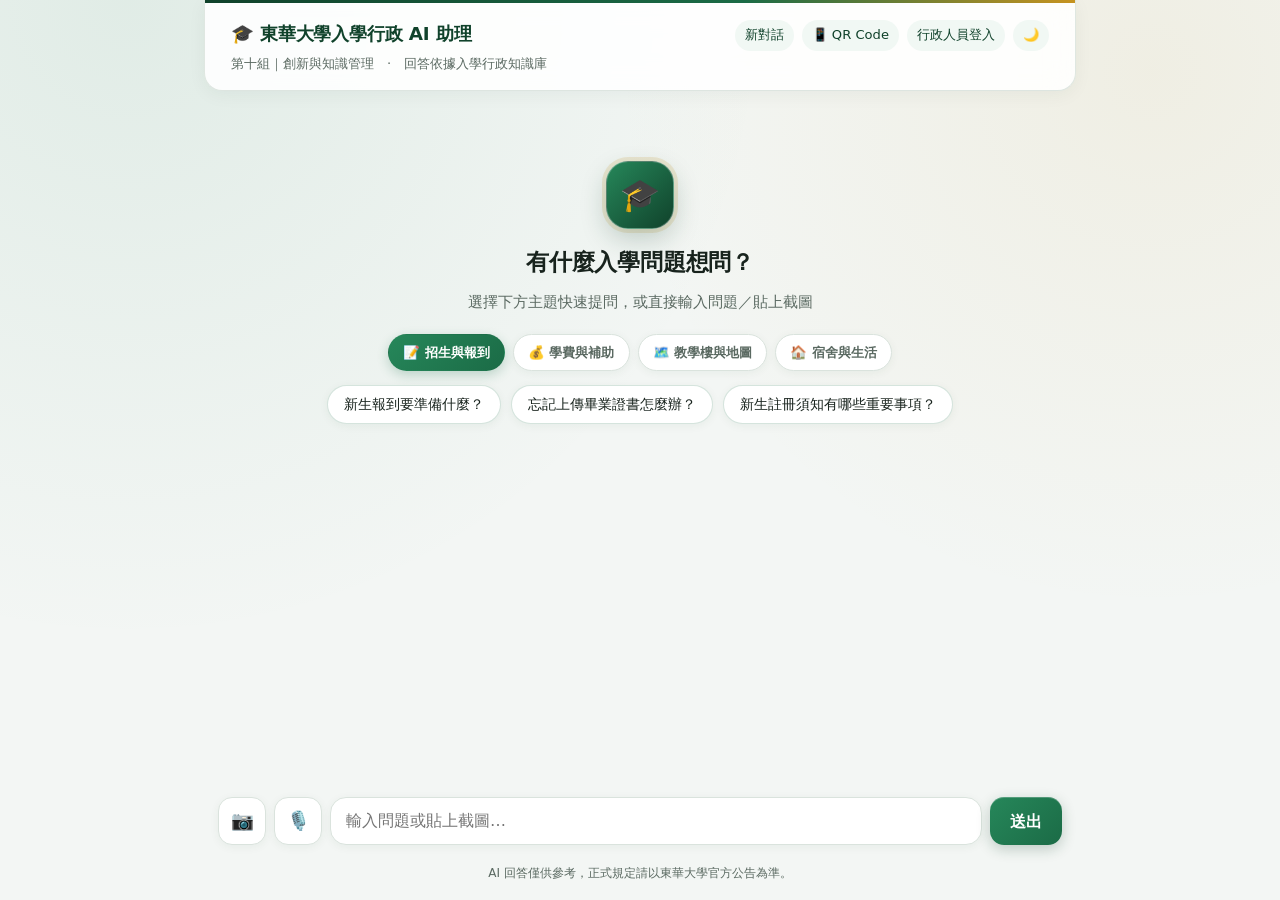
==== docs/index.html @ 6fba4f06 "精修電腦端與手機端視覺與觸控細節" ====
<!DOCTYPE html>
<html lang="zh-Hant">
<head>
<meta charset="utf-8">
<meta name="viewport" content="width=device-width, initial-scale=1">
<title>東華大學入學行政 AI 助理</title>
<link rel="preconnect" href="https://krbrxahyebnvjnxievjb.supabase.co" crossorigin>
<link rel="icon" href="data:image/svg+xml,<svg xmlns='http://www.w3.org/2000/svg' viewBox='0 0 100 100'><text y='.9em' font-size='90'>🎓</text></svg>">
<link rel="stylesheet" href="style.css?v=5">
</head>
<body>
<div class="app">
  <header>
    <span class="links"><a href="#" id="newChat">新對話</a><button type="button" class="link-btn" id="qrBtn" title="顯示手機掃碼 QR Code">📱 QR Code</button><a href="staff.html">行政人員登入</a><button type="button" class="link-btn" id="themeBtn" title="切換深色／淺色模式">🌙</button></span>
    <h1>🎓 東華大學入學行政 AI 助理</h1>
    <p>第十組｜創新與知識管理　·　回答依據入學行政知識庫</p>
  </header>

  <main id="chat">
    <div class="welcome" id="welcome">
      <div class="welcome-badge">🎓</div>
      <h2>有什麼入學問題想問？</h2>
      <div class="sub">選擇下方主題快速提問，或直接輸入問題／貼上截圖</div>
      <div class="cat-tabs" id="catTabs">
        <button type="button" class="cat-tab on" data-cat="admission">📝 招生與報到</button>
        <button type="button" class="cat-tab" data-cat="fee">💰 學費與補助</button>
        <button type="button" class="cat-tab" data-cat="map">🗺️ 教學樓與地圖</button>
        <button type="button" class="cat-tab" data-cat="life">🏠 宿舍與生活</button>
      </div>
      <div class="chips" id="welcomeChips">
        <button class="chip">新生報到要準備什麼？</button>
        <button class="chip">忘記上傳畢業證書怎麼辦？</button>
        <button class="chip">新生註冊須知有哪些重要事項？</button>
      </div>
    </div>
  </main>

  <div class="img-preview" id="imgPreview" hidden></div>
  <form class="ask" id="form">
    <input type="file" id="imgFile" accept="image/png,image/jpeg,image/webp" hidden>
    <button class="img-btn" id="pickImg" type="button" title="上傳圖片提問（也可直接 Ctrl+V 貼上截圖）">📷</button>
    <button class="img-btn voice-btn" id="voiceBtn" type="button" title="語音提問（點擊說話）">🎙️</button>
    <textarea id="q" rows="1" placeholder="輸入問題或貼上截圖…"></textarea>
    <button class="primary" id="send" type="submit">送出</button>
  </form>
  <footer>AI 回答僅供參考，正式規定請以東華大學官方公告為準。</footer>
</div>

<script src="config.js?v=5"></script>
<script src="common.js?v=5"></script>
<script>
const URL_ = window.APP_CONFIG.FUNCTION_URL;
const { esc, md, cleanPreview, readImage, startSearchAnim, renderImages, bindImageCards, bindVoice, suggestFollowups, initTheme, openQrModal, showError, idleAbort, warmup } = window.APP_UI;
initTheme(document.getElementById('themeBtn'));
warmup(URL_);
document.getElementById('qrBtn').onclick = () => openQrModal();
const chat = document.getElementById('chat');
const form = document.getElementById('form');
const q = document.getElementById('q');
const send = document.getElementById('send');
const imgFile = document.getElementById('imgFile');
const imgPreview = document.getElementById('imgPreview');
let pendingImg = null;
const history = [];
const STORE_KEY = 'ndhu_chat_student';
let savedTurns = [];
const WELCOME_HTML = chat.innerHTML;

function saveTurns() {
  try { sessionStorage.setItem(STORE_KEY, JSON.stringify(savedTurns.slice(-30))); } catch {}
}

function add(role, html) {
  document.getElementById('welcome')?.remove();
  const row = document.createElement('div');
  row.className = 'msg ' + role;
  row.innerHTML = `<div class="bubble">${html}</div>`;
  chat.appendChild(row);
  row.scrollIntoView({ behavior: 'smooth', block: 'end' });
  return row.firstChild;
}

function bindActions(bubble, answer, logId, turn) {
  const bar = document.createElement('div');
  bar.className = 'fb';
  if (logId) {
    bar.innerHTML = '<span>這則回答有幫助嗎？</span>'
      + '<button type="button" data-v="1">👍 有幫助</button>'
      + '<button type="button" data-v="0">👎 沒幫到</button>';
    if (turn?.fb !== undefined) {
      bar.querySelectorAll('button[data-v]').forEach(b => {
        b.disabled = true;
        if ((b.dataset.v === '1') === turn.fb) b.classList.add('picked');
      });
      bar.querySelector('span').textContent = turn.fb ? '謝謝回饋！' : '已記錄，我們會再補充資料！';
    } else {
      bar.querySelectorAll('button[data-v]').forEach(btn => btn.onclick = async () => {
        const helpful = btn.dataset.v === '1';
        bar.querySelectorAll('button[data-v]').forEach(b => b.disabled = true);
        btn.classList.add('picked');
        try {
          await fetch(URL_, {
            method: 'POST', headers: { 'Content-Type': 'application/json' },
            body: JSON.stringify({ action: 'feedback', id: logId, helpful }),
          });
          bar.querySelector('span').textContent = helpful ? '謝謝回饋！' : '已記錄，我們會再補充資料！';
          if (turn) { turn.fb = helpful; saveTurns(); }
        } catch {
          bar.querySelectorAll('button[data-v]').forEach(b => b.disabled = false);
          btn.classList.remove('picked');
        }
      });
    }
  }
  const cp = document.createElement('button');
  cp.type = 'button'; cp.className = 'copy-btn'; cp.textContent = '📋 複製';
  cp.onclick = async () => {
    try {
      await navigator.clipboard.writeText(answer);
      cp.textContent = '✅ 已複製';
      setTimeout(() => cp.textContent = '📋 複製', 1500);
    } catch {}
  };
  bar.appendChild(cp);
  bubble.appendChild(bar);
}

const srcPill = (s, links, extra = '') => {
  const u = links && links[s];
  return u && /^https:\/\//.test(u)
    ? `<a class="src-pill src-link" href="${esc(u)}" target="_blank" rel="noopener noreferrer" title="打開官方原始文件">${esc(s)} ↗${extra}</a>`
    : `<span class="src-pill">${esc(s)}${extra}</span>`;
};
function renderFinal(bubble, question, data, persist = true) {
  let html = md(data.answer);
  if (data.images?.length) html += renderImages(data.images);
  if (data.sources?.length) {
    html += `<div class="sources"><span>📄 資料來源：</span>${data.sources.map(s => srcPill(s, data.links)).join('')}</div>`;
  }
  const fups = suggestFollowups(question, data.sources || [], false);
  if (fups.length) {
    html += `<div class="followups"><span class="followups-label">💡 你可能還想問：</span>${fups.map(f => `<button type="button" class="followup-chip">${esc(f)}</button>`).join('')}</div>`;
  }
  bubble.innerHTML = html;
  bindImageCards(bubble);
  bubble.querySelectorAll('.followup-chip').forEach(b => b.onclick = () => ask(b.textContent));
  let turn = data._turn;
  if (persist) {
    turn = { q: question, answer: data.answer, sources: data.sources || [], links: data.links || {}, images: data.images || [], log_id: data.log_id || null };
    savedTurns.push(turn);
    saveTurns();
  }
  bindActions(bubble, data.answer, data.log_id, turn);
  history.push({ role: 'user', content: question }, { role: 'assistant', content: data.answer });
}

function clearPendingImg() {
  pendingImg = null; imgFile.value = ''; imgPreview.hidden = true; imgPreview.innerHTML = '';
}
async function attachImage(file) {
  if (!file || !file.type.startsWith('image/')) return;
  try {
    pendingImg = await readImage(file);
    imgPreview.innerHTML = `<img src="${pendingImg.previewUrl}" alt="預覽"><span>已附加圖片（可直接送出或補充問題）</span><button type="button" id="rmImg">✕</button>`;
    imgPreview.hidden = false;
    document.getElementById('rmImg').onclick = clearPendingImg;
    q.focus();
  } catch (e) { alert(e.message); }
}
document.getElementById('pickImg').onclick = () => imgFile.click();
imgFile.onchange = () => { if (imgFile.files[0]) attachImage(imgFile.files[0]); };
q.addEventListener('paste', e => {
  const item = [...(e.clipboardData?.items || [])].find(it => it.type.startsWith('image/'));
  if (item) { e.preventDefault(); attachImage(item.getAsFile()); }
});

async function ask(question, retryImg) {
  if (send.disabled) return;
  question = question.trim();
  const img = retryImg || pendingImg;
  if (!question && !img) return;
  if (!retryImg) clearPendingImg();
  const displayQ = question || '（已上傳圖片）';
  const userHtml = (img ? `<img class="chat-img" src="${img.previewUrl}" alt="上傳圖片">` : '') + (question ? `<div>${esc(question)}</div>` : '');
  const userBubble = add('user', userHtml);
  const bubble = add('bot', '');
  const wait = idleAbort();
  const stopAnim = startSearchAnim(bubble, { hasImage: !!img, isStaff: false });
  send.disabled = true;
  try {
    const payload = { action: 'chat', question, history: history.slice(-4), stream: true };
    if (img) payload.image = { mimeType: img.mimeType, data: img.data };
    const r = await fetch(URL_, {
      method: 'POST',
      headers: { 'Content-Type': 'application/json' },
      body: JSON.stringify(payload),
      signal: wait.signal,
    });
    if (r.headers.get('content-type')?.includes('text/event-stream') && r.body) {
      const reader = r.body.getReader();
      const dec = new TextDecoder();
      let buf = '', acc = '', doneData = null;
      while (true) {
        const { value, done } = await reader.read();
        if (done) break;
        wait.poke();
        buf += dec.decode(value, { stream: true });
        const lines = buf.split('\n');
        buf = lines.pop() || '';
        for (const line of lines) {
          if (!line.startsWith('data:')) continue;
          const ev = JSON.parse(line.slice(5).trim());
          if (ev.type === 'delta') {
            acc += ev.text;
            const preview = cleanPreview(acc);
            if (preview) { stopAnim(); bubble.innerHTML = md(preview); bubble.scrollIntoView({ block: 'end' }); }
          } else if (ev.type === 'done') {
            doneData = ev;
          } else if (ev.type === 'error') {
            throw new Error(ev.error);
          }
        }
      }
      if (!doneData) throw new Error('連線中斷，請再試一次');
      stopAnim();
      renderFinal(bubble, displayQ, doneData);
    } else {
      const data = await r.json();
      if (!r.ok) throw new Error(data.error || r.status);
      stopAnim();
      renderFinal(bubble, displayQ, data);
    }
  } catch (e) {
    stopAnim();
    showError(bubble, e, () => {
      userBubble.parentElement.remove();
      bubble.parentElement.remove();
      ask(question, img);
    });
  } finally {
    wait.stop();
    stopAnim();
    send.disabled = false;
    bubble.scrollIntoView({ behavior: 'smooth', block: 'end' });
  }
}

const WELCOME_CATS = {
  admission: ['新生報到要準備什麼？', '忘記上傳畢業證書怎麼辦？', '新生註冊須知有哪些重要事項？'],
  fee: ['學雜費可以怎麼繳？', '就學貸款怎麼申請？', '學雜費減免與獎學金資格？'],
  map: ['東華校園導覽平面圖', '管理學院平面圖', '人社一館平面圖', '理工二館三樓平面圖', '圖書館三樓平面圖'],
  life: ['新生宿舍怎麼申請與進住？', '新生體檢要注意什麼？', '怎麼從志學火車站到東華？'],
};
function bindChips() {
  chat.querySelectorAll('.chip').forEach(b => b.addEventListener('click', () => ask(b.textContent)));
  chat.querySelectorAll('.cat-tab').forEach(tab => tab.addEventListener('click', () => {
    chat.querySelectorAll('.cat-tab').forEach(x => x.classList.toggle('on', x === tab));
    const list = WELCOME_CATS[tab.dataset.cat] || WELCOME_CATS.admission;
    const box = chat.querySelector('#welcomeChips');
    if (box) {
      box.innerHTML = list.map(q => `<button class="chip">${esc(q)}</button>`).join('');
      box.querySelectorAll('.chip').forEach(b => b.addEventListener('click', () => ask(b.textContent)));
    }
  }));
}
document.getElementById('newChat').addEventListener('click', e => {
  e.preventDefault();
  history.length = 0;
  savedTurns = [];
  try { sessionStorage.removeItem(STORE_KEY); } catch {}
  chat.innerHTML = WELCOME_HTML;
  bindChips();
  q.focus();
});

form.addEventListener('submit', e => { e.preventDefault(); const v = q.value; q.value = ''; q.style.height = ''; ask(v); });
q.addEventListener('keydown', e => {
  if (e.key === 'Enter' && !e.shiftKey && !e.isComposing) { e.preventDefault(); form.requestSubmit(); }
});
q.addEventListener('input', () => { q.style.height = 'auto'; q.style.height = q.scrollHeight + 'px'; });
bindVoice(document.getElementById('voiceBtn'), q, text => { q.value = ''; q.style.height = ''; ask(text); });
bindChips();
try {
  const prev = JSON.parse(sessionStorage.getItem(STORE_KEY) || '[]');
  if (Array.isArray(prev) && prev.length) {
    savedTurns = prev;
    for (const t of savedTurns) {
      add('user', esc(t.q));
      const b = add('bot', '');
      renderFinal(b, t.q, { ...t, _turn: t }, false);
    }
  }
} catch {}
</script>
</body>
</html>
---- docs/style.css ----
:root {
  --green: #1b6b46;
  --green-light: #26875a;
  --green-dark: #10422b;
  --green-soft: #e6f4ec;
  --green-tint: #f1f8f4;
  --gold: #c69320;
  --gold-soft: #fdf7e7;
  --gold-line: rgba(198, 147, 32, 0.34);
  --bg: #f3f6f4;
  --card: #ffffff;
  --text: #18231d;
  --muted: #5a6961;
  --line: #dae3dd;
  --radius: 16px;
  --shadow-sm: 0 2px 10px rgba(16, 66, 43, 0.055);
  --shadow-md: 0 8px 24px rgba(16, 66, 43, 0.09);
  --shadow-lg: 0 14px 36px rgba(16, 66, 43, 0.13);
  --err: #b3261e;
  --err-soft: #fdecea;
}

* { box-sizing: border-box; -webkit-tap-highlight-color: transparent; }
html, body { margin: 0; height: 100%; scroll-behavior: smooth; }
body {
  font-family: "Noto Sans TC", "PingFang TC", "Microsoft JhengHei", system-ui, sans-serif;
  background:
    radial-gradient(circle at 10% 0%, rgba(38, 135, 90, 0.09) 0%, transparent 44%),
    radial-gradient(circle at 90% 8%, rgba(198, 147, 32, 0.08) 0%, transparent 38%),
    var(--bg);
  background-attachment: fixed;
  color: var(--text);
  line-height: 1.72;
  -webkit-font-smoothing: antialiased;
  text-rendering: optimizeLegibility;
}
::selection { background: rgba(27, 107, 70, 0.18); color: var(--green-dark); }
::-webkit-scrollbar { width: 8px; height: 8px; }
::-webkit-scrollbar-track { background: transparent; }
::-webkit-scrollbar-thumb { background: rgba(27, 107, 70, 0.22); border-radius: 999px; }
::-webkit-scrollbar-thumb:hover { background: rgba(27, 107, 70, 0.38); }
a { color: var(--green); text-decoration: none; transition: color .18s ease; }
a:hover { color: var(--green-dark); text-decoration: underline; }

.app {
  max-width: 860px;
  margin: 0 auto;
  min-height: 100%;
  display: flex;
  flex-direction: column;
}

/* ── 頂部導覽列 ── */
header {
  padding: 18px 22px 14px;
  border-bottom: 1px solid rgba(218, 227, 221, 0.9);
  background: rgba(255, 255, 255, 0.88);
  backdrop-filter: blur(14px);
  -webkit-backdrop-filter: blur(14px);
  position: sticky;
  top: 0;
  z-index: 10;
  box-shadow: 0 4px 18px rgba(16, 66, 43, 0.05);
}
header::before {
  content: "";
  position: absolute;
  top: 0;
  left: 0;
  right: 0;
  height: 3px;
  background: linear-gradient(90deg, var(--green-dark) 0%, var(--green) 62%, var(--gold) 100%);
}
header h1 {
  margin: 0;
  font-size: 1.15rem;
  font-weight: 700;
  color: var(--green-dark);
  letter-spacing: -0.01em;
  display: flex;
  align-items: center;
  gap: 8px;
}
header p {
  margin: 3px 0 0;
  font-size: .82rem;
  color: var(--muted);
}
header .links {
  float: right;
  font-size: .82rem;
  margin-top: 2px;
  display: flex;
  gap: 8px;
  align-items: center;
}
header .links a {
  padding: 4px 10px;
  border-radius: 999px;
  background: var(--green-tint);
  color: var(--green-dark);
  font-weight: 500;
  transition: all .18s ease;
}
header .links a:hover {
  background: var(--green-soft);
  text-decoration: none;
  transform: translateY(-1px);
}

main { flex: 1; padding: 22px 18px 12px; }

/* ── 對話氣泡與進場動畫 ── */
.msg {
  display: flex;
  align-items: flex-end;
  gap: 10px;
  margin: 0 0 16px;
  animation: msgIn .28s cubic-bezier(0.22, 1, 0.36, 1) both;
}
@keyframes msgIn {
  from { opacity: 0; transform: translateY(10px) scale(0.985); }
  to { opacity: 1; transform: translateY(0) scale(1); }
}
.msg.user { justify-content: flex-end; }
.msg.bot::before {
  content: "🎓";
  flex-shrink: 0;
  width: 34px;
  height: 34px;
  border-radius: 12px;
  background: linear-gradient(135deg, var(--green-soft), #d7efe2);
  border: 1px solid rgba(27, 107, 70, 0.16);
  display: flex;
  align-items: center;
  justify-content: center;
  font-size: 1rem;
  box-shadow: var(--shadow-sm);
}
body.staff .msg.bot::before {
  content: "🗂️";
  background: linear-gradient(135deg, #1d3b2c, #28523d);
  border-color: rgba(255, 255, 255, 0.12);
}

.bubble {
  max-width: 82%;
  padding: 13px 17px;
  border-radius: 18px 18px 18px 6px;
  background: var(--card);
  border: 1px solid rgba(220, 228, 223, 0.9);
  box-shadow: var(--shadow-sm);
  white-space: normal;
  word-break: break-word;
  transition: box-shadow .2s ease;
}
.bubble:hover { box-shadow: var(--shadow-md); }
.msg.user .bubble {
  background: linear-gradient(135deg, var(--green-light), var(--green));
  color: #fff;
  border: 0;
  border-radius: 18px 18px 6px 18px;
  box-shadow: 0 4px 14px rgba(16, 66, 43, 0.24), inset 0 1px 0 rgba(255, 255, 255, 0.2);
}
.msg.user .bubble a { color: #d9ffea; text-decoration: underline; }
.bubble ul, .bubble ol { margin: 6px 0; padding-left: 1.35em; }
.bubble li { margin-bottom: 4px; }
.bubble li::marker { color: var(--green); font-weight: 700; }
.msg.user .bubble li::marker { color: #d9ffea; }
.bubble p { margin: 0 0 8px; }
.bubble p:last-child { margin-bottom: 0; }
.bubble strong { color: var(--green-dark); font-weight: 700; }
.msg.user .bubble strong { color: #fff; }

/* ── 搜尋中動態動畫 ── */
.bubble.searching {
  min-width: min(240px, 72vw);
  background: linear-gradient(180deg, #ffffff 0%, #f8fbf9 100%);
  border-color: rgba(27, 107, 70, 0.22);
}
.search-loader { display: flex; flex-direction: column; gap: 10px; }
.search-head { display: flex; align-items: center; gap: 10px; }
.search-orbit {
  position: relative;
  width: 22px;
  height: 22px;
  flex-shrink: 0;
  display: inline-flex;
  align-items: center;
  justify-content: center;
}
.search-orbit::before {
  content: "";
  position: absolute;
  inset: 0;
  border-radius: 50%;
  border: 2.5px solid var(--green-soft);
  border-top-color: var(--green);
  border-right-color: var(--green-light);
  animation: spinOrbit .85s cubic-bezier(0.55, 0.25, 0.45, 0.75) infinite;
}
.search-orbit span {
  width: 7px;
  height: 7px;
  border-radius: 50%;
  background: var(--green);
  animation: pulseDot 1.2s ease-in-out infinite;
}
@keyframes spinOrbit {
  to { transform: rotate(360deg); }
}
@keyframes pulseDot {
  0%, 100% { transform: scale(0.75); opacity: 0.55; }
  50% { transform: scale(1.15); opacity: 1; }
}
.search-label {
  font-size: .88rem;
  font-weight: 600;
  color: var(--green-dark);
  transition: opacity .18s ease, transform .18s ease;
}
.search-label.fade { opacity: 0; transform: translateY(-3px); }
.search-bars { display: flex; flex-direction: column; gap: 6px; padding-left: 2px; }
.sbar {
  display: block;
  height: 8px;
  border-radius: 999px;
  background: linear-gradient(90deg, #e7efe9 25%, #d4e8dc 50%, #e7efe9 75%);
  background-size: 220% 100%;
  animation: shimmer 1.4s ease-in-out infinite;
}
.sbar.w1 { width: 92%; }
.sbar.w2 { width: 76%; animation-delay: .15s; }
.sbar.w3 { width: 52%; animation-delay: .3s; }
@keyframes shimmer {
  0% { background-position: 100% 0; }
  100% { background-position: -100% 0; }
}

/* ── 資料來源標籤 ── */
.sources {
  margin-top: 10px;
  font-size: .78rem;
  color: var(--muted);
  border-top: 1px dashed var(--line);
  padding-top: 8px;
  display: flex;
  flex-wrap: wrap;
  align-items: center;
  gap: 5px;
}
.src-pill {
  display: inline-flex;
  align-items: center;
  gap: 3px;
  background: var(--green-tint);
  color: var(--green-dark);
  border: 1px solid rgba(27, 107, 70, 0.14);
  border-radius: 999px;
  padding: 2px 9px;
  font-size: .74rem;
  font-weight: 500;
}

/* ── 歡迎畫面 ── */
.welcome {
  text-align: center;
  color: var(--muted);
  padding: 36px 16px 16px;
  animation: msgIn .4s ease both;
}
.welcome-badge {
  width: 68px;
  height: 68px;
  margin: 0 auto 14px;
  border-radius: 22px;
  background: linear-gradient(135deg, var(--green-light), var(--green-dark));
  border: 1.5px solid rgba(255, 255, 255, 0.28);
  color: #fff;
  font-size: 2rem;
  display: flex;
  align-items: center;
  justify-content: center;
  box-shadow: 0 10px 26px rgba(16, 66, 43, 0.22), 0 0 0 4px rgba(198, 147, 32, 0.16);
  animation: floatBadge 3.6s ease-in-out infinite;
}
@keyframes floatBadge {
  0%, 100% { transform: translateY(0); }
  50% { transform: translateY(-5px); }
}
.welcome h2 {
  color: var(--text);
  font-size: 1.32rem;
  font-weight: 700;
  margin: 0 0 6px;
  letter-spacing: -0.01em;
}
.welcome .sub { font-size: .92rem; color: var(--muted); }
.cat-tabs {
  display: flex;
  flex-wrap: wrap;
  gap: 8px;
  justify-content: center;
  margin-top: 20px;
}
.cat-tab {
  border: 1px solid var(--line);
  background: var(--card);
  color: var(--muted);
  border-radius: 999px;
  padding: 6px 14px;
  font: inherit;
  font-size: .84rem;
  font-weight: 600;
  cursor: pointer;
  transition: all .18s ease;
  box-shadow: var(--shadow-sm);
}
.cat-tab:hover:not(.on) {
  border-color: var(--green);
  color: var(--green-dark);
  background: var(--green-tint);
}
.cat-tab.on {
  background: linear-gradient(135deg, var(--green-light), var(--green));
  color: #fff;
  border-color: transparent;
  box-shadow: 0 4px 12px rgba(27, 107, 70, 0.24);
}
.cat-bar {
  display: flex;
  flex-wrap: wrap;
  gap: 6px;
  margin: 10px 0 8px;
}
.cat-pill {
  border: 1px solid var(--line);
  background: var(--bg);
  color: var(--text);
  border-radius: 999px;
  padding: 4px 11px;
  font: inherit;
  font-size: .8rem;
  font-weight: 500;
  cursor: pointer;
  transition: all .16s ease;
}
.cat-pill:hover:not(.on) {
  border-color: var(--green);
  color: var(--green-dark);
  background: var(--green-tint);
}
.cat-pill.on {
  background: var(--green);
  color: #fff;
  border-color: var(--green);
}
.cat-pill .cnt {
  opacity: .75;
  font-size: .74rem;
  margin-left: 3px;
}
.cat-badge {
  display: inline-block;
  font-size: .72rem;
  padding: 1px 8px;
  border-radius: 999px;
  background: var(--green-tint);
  color: var(--green-dark);
  border: 1px solid rgba(27, 107, 70, 0.14);
  margin-right: 6px;
  white-space: nowrap;
}
.cat-badge.map { background: #e8f4fd; color: #165a8a; border-color: #c5e2f8; }
.cat-badge.fee { background: #fff6e0; color: #8c5a00; border-color: #f3ddb0; }
.cat-badge.life { background: #f3ecfa; color: #5b2d8a; border-color: #decbf2; }
.cat-badge.staff { background: #e8eef8; color: #2b4c86; border-color: #c9d6ee; }
.chips {
  display: flex;
  flex-wrap: wrap;
  gap: 10px;
  justify-content: center;
  margin-top: 14px;
}
.chip {
  border: 1px solid rgba(27, 107, 70, 0.18);
  background: var(--card);
  border-radius: 999px;
  padding: 9px 16px;
  font-size: .88rem;
  font-weight: 500;
  cursor: pointer;
  color: var(--text);
  font-family: inherit;
  box-shadow: var(--shadow-sm);
  transition: all .2s cubic-bezier(0.22, 1, 0.36, 1);
}
.chip:hover {
  border-color: var(--gold);
  color: var(--green-dark);
  background: linear-gradient(180deg, #fffdf8 0%, var(--green-tint) 100%);
  transform: translateY(-2px);
  box-shadow: var(--shadow-md);
}
.chip:active { transform: translateY(0); }

/* ── 底部浮動輸入區 ── */
form.ask {
  position: sticky;
  bottom: 0;
  background: linear-gradient(180deg, rgba(243, 246, 244, 0) 0%, var(--bg) 32%);
  padding: 12px 16px max(14px, env(safe-area-inset-bottom));
  display: flex;
  gap: 8px;
  align-items: flex-end;
}
form.ask textarea {
  flex: 1;
  min-width: 0;
  resize: none;
  border: 1.5px solid var(--line);
  border-radius: 16px;
  padding: 11px 15px;
  font: inherit;
  line-height: 1.45;
  min-height: 48px;
  max-height: 140px;
  background: var(--card);
  box-shadow: var(--shadow-sm);
  transition: border-color .18s ease, box-shadow .18s ease;
}
form.ask textarea:focus, input:focus, textarea:focus, select:focus {
  outline: none;
  border-color: var(--green);
  box-shadow: 0 0 0 3.5px rgba(27, 107, 70, 0.14);
}
button.primary {
  background: linear-gradient(135deg, var(--green-light), var(--green));
  color: #fff;
  border: 0;
  border-radius: 14px;
  padding: 0 20px;
  font: inherit;
  font-weight: 600;
  cursor: pointer;
  min-height: 48px;
  white-space: nowrap;
  box-shadow: 0 4px 14px rgba(16, 66, 43, 0.24), inset 0 1px 0 rgba(255, 255, 255, 0.22);
  transition: transform .16s ease, box-shadow .16s ease, filter .16s ease;
}
button.primary:hover:not(:disabled) {
  transform: translateY(-1px);
  box-shadow: 0 6px 18px rgba(16, 66, 43, 0.3), inset 0 1px 0 rgba(255, 255, 255, 0.26);
  filter: brightness(1.04);
}
button.primary:active:not(:disabled) { transform: scale(0.97); }
button.primary:disabled { opacity: .55; cursor: default; box-shadow: none; }
button.ghost {
  background: var(--card);
  border: 1px solid var(--line);
  border-radius: 10px;
  padding: 6px 12px;
  cursor: pointer;
  font: inherit;
  color: var(--text);
  transition: all .16s ease;
}
button.ghost:hover:not(:disabled) {
  border-color: var(--green);
  color: var(--green-dark);
  background: var(--green-tint);
}
.typing span { display: inline-block; width: 6px; height: 6px; border-radius: 50%; background: var(--green); margin: 0 2px; animation: b 1s infinite; }
.typing span:nth-child(2) { animation-delay: .15s; }
.typing span:nth-child(3) { animation-delay: .3s; }
@keyframes b { 0%, 80%, 100% { opacity: .25 } 40% { opacity: 1 } }

footer {
  text-align: center;
  font-size: .75rem;
  color: var(--muted);
  padding: 2px 16px 16px;
}

/* ── 管理後台卡片 ── */
.panel {
  background: var(--card);
  border: 1px solid rgba(220, 228, 223, 0.9);
  border-radius: var(--radius);
  padding: 18px 20px;
  margin-bottom: 16px;
  box-shadow: var(--shadow-sm);
}
.panel h2 { font-size: 1.02rem; margin: 0 0 10px; color: var(--green-dark); }
.panel label { display: block; font-size: .85rem; color: var(--muted); margin: 8px 0 4px; }
.panel input[type=text], .panel input[type=password], .panel textarea {
  width: 100%; border: 1.5px solid var(--line); border-radius: 12px; padding: 9px 12px; font: inherit; background: #fff;
  transition: border-color .18s ease, box-shadow .18s ease;
}
.panel textarea { min-height: 160px; }
.row { display: flex; gap: 8px; align-items: center; flex-wrap: wrap; margin-top: 10px; }
table { width: 100%; border-collapse: collapse; font-size: .88rem; }
th, td { text-align: left; padding: 9px 8px; border-bottom: 1px solid var(--line); vertical-align: top; word-break: break-word; }
th { color: var(--muted); font-weight: 600; background: var(--green-tint); font-size: .82rem; }
tbody tr { transition: background .14s ease; }
tbody tr:hover { background: var(--green-tint); }
.status { font-size: .85rem; color: var(--muted); }
.status.err { color: #b3261e; } .status.ok { color: var(--green); }
.tag { font-size: .72rem; padding: 2px 9px; border-radius: 999px; background: #fdecea; color: #b3261e; font-weight: 500; }
.tag.ok { background: var(--green-soft); color: var(--green-dark); }
.tag.warn { background: #fff4d6; color: #8a5a00; }
details summary { cursor: pointer; }
details .ans { white-space: pre-wrap; font-size: .85rem; color: #444; margin-top: 6px; padding: 10px 12px; background: #f6f8f6; border-radius: 10px; border: 1px solid var(--line); }
.tabs-row { margin: 8px 0; font-size: .9rem; }

.tag.staff { background: #e8eef8; color: #2b4c86; }
.aud-btn { font-size: .78rem; padding: 2px 10px; }
.aud-btn.staff { background: #e8eef8; color: #2b4c86; border-color: #c9d6ee; }
select.aud { width: 100%; border: 1.5px solid var(--line); border-radius: 12px; padding: 9px 12px; font: inherit; background: #fff; }
.note { border: 1px solid var(--line); border-radius: 14px; padding: 14px 16px; margin-top: 10px; background: #fbfdfb; }
.note-head { display: flex; gap: 8px; align-items: center; flex-wrap: wrap; }

/* ── 行政人員端 ── */
body.staff header {
  background: linear-gradient(135deg, #10241a 0%, #1a3a2a 100%);
  border-bottom-color: rgba(255, 255, 255, 0.08);
  box-shadow: 0 6px 20px rgba(10, 28, 19, 0.22);
}
body.staff header h1 { color: #f0f6f2; }
body.staff header p { color: #9db8aa; }
body.staff header .links a {
  background: rgba(255, 255, 255, 0.1);
  color: #dff0e6;
}
body.staff header .links a:hover { background: rgba(255, 255, 255, 0.18); }
.tabs {
  display: flex;
  gap: 8px;
  padding: 12px 18px 6px;
  background: rgba(243, 246, 244, 0.9);
  backdrop-filter: blur(8px);
  position: sticky;
  top: 72px;
  z-index: 4;
  flex-wrap: wrap;
}
.tabs button {
  border: 1px solid var(--line);
  background: var(--card);
  border-radius: 999px;
  padding: 7px 15px;
  font: inherit;
  font-size: .86rem;
  font-weight: 500;
  cursor: pointer;
  transition: all .18s ease;
  box-shadow: var(--shadow-sm);
}
.tabs button:hover:not(.on) { border-color: var(--green); color: var(--green-dark); }
.tabs button.on {
  background: linear-gradient(135deg, var(--green-light), var(--green));
  color: #fff;
  border-color: transparent;
  box-shadow: 0 4px 12px rgba(27, 107, 70, 0.24);
}
.pane[hidden] { display: none !important; }
.top-item {
  background: var(--card);
  border: 1px solid var(--line);
  border-radius: 14px;
  padding: 14px 16px;
  margin-bottom: 10px;
  display: flex;
  gap: 14px;
  box-shadow: var(--shadow-sm);
  transition: transform .18s ease, box-shadow .18s ease;
}
.top-item:hover { transform: translateY(-1px); box-shadow: var(--shadow-md); }
.top-item .rank { font-size: 1.45rem; font-weight: 800; color: var(--green); min-width: 2ch; text-align: right; }
.top-item .meta { font-size: .8rem; color: var(--muted); }
.top-item .ex { font-size: .85rem; color: #444; margin: 5px 0 0; padding-left: 1.1em; }
.badge-int { font-size: .7rem; background: #e8eef8; color: #2b4c86; border-radius: 999px; padding: 1px 7px; margin-left: 4px; font-weight: 600; }

/* ── 回饋列與按鈕 ── */
.fb {
  margin-top: 10px;
  padding-top: 8px;
  border-top: 1px dashed var(--line);
  display: flex;
  align-items: center;
  gap: 6px;
  flex-wrap: wrap;
  font-size: .78rem;
  color: var(--muted);
}
.fb button {
  border: 1px solid var(--line);
  background: var(--bg);
  border-radius: 999px;
  padding: 3px 11px;
  font: inherit;
  font-size: .78rem;
  color: var(--text);
  cursor: pointer;
  transition: all .16s ease;
}
.fb button:hover:not(:disabled) {
  border-color: var(--green);
  color: var(--green-dark);
  background: var(--green-tint);
}
.fb button.picked {
  background: var(--green-soft);
  border-color: var(--green);
  color: var(--green-dark);
  font-weight: 600;
}
.fb button:disabled { opacity: .65; cursor: default; }
.fb .copy-btn { margin-left: auto; }
.tabs .new-chat { margin-left: auto; background: var(--card); color: var(--muted); }
.tabs .new-chat:hover { border-color: var(--green); color: var(--green-dark); }
.filter-bar { display: flex; gap: 8px; margin: 10px 0; flex-wrap: wrap; }
.filter-bar input[type=text] { flex: 1; min-width: 140px; }
.filter-bar select.aud { width: auto; min-width: 120px; }

/* ── 圖片上傳與預覽 ── */
.img-btn {
  background: var(--card);
  border: 1.5px solid var(--line);
  border-radius: 14px;
  min-width: 48px;
  min-height: 48px;
  font-size: 1.15rem;
  cursor: pointer;
  display: flex;
  align-items: center;
  justify-content: center;
  box-shadow: var(--shadow-sm);
  transition: all .18s ease;
}
.img-btn:hover { border-color: var(--green); background: var(--green-tint); transform: translateY(-1px); }
.voice-btn.listening {
  border-color: #d93025;
  background: #fdecea;
  color: #b3261e;
  animation: voicePulse 1.1s ease-in-out infinite;
}
@keyframes voicePulse {
  0%, 100% { box-shadow: 0 0 0 0 rgba(217, 48, 37, 0.35); }
  50% { box-shadow: 0 0 0 7px rgba(217, 48, 37, 0); }
}

/* ── 延伸推薦問題 ── */
.followups {
  margin-top: 10px;
  padding-top: 8px;
  border-top: 1px dashed var(--line);
  display: flex;
  flex-wrap: wrap;
  align-items: center;
  gap: 6px;
}
.followups-label {
  font-size: .76rem;
  color: var(--muted);
  font-weight: 600;
  margin-right: 2px;
}
.followup-chip {
  border: 1px solid rgba(27, 107, 70, 0.22);
  background: var(--green-tint);
  color: var(--green-dark);
  border-radius: 999px;
  padding: 4px 11px;
  font: inherit;
  font-size: .78rem;
  font-weight: 500;
  cursor: pointer;
  transition: all .16s ease;
}
.followup-chip:hover {
  background: var(--green);
  color: #fff;
  border-color: var(--green);
  transform: translateY(-1px);
}

/* ── 管理後台 KM 儀表板 ── */
.kpi-grid {
  display: grid;
  grid-template-columns: repeat(auto-fit, minmax(min(150px, 100%), 1fr));
  gap: 10px;
  margin-top: 10px;
}
.kpi-card {
  position: relative;
  overflow: hidden;
  background: linear-gradient(180deg, var(--card) 0%, var(--green-tint) 100%);
  border: 1px solid var(--line);
  border-radius: 14px;
  padding: 14px 14px 12px;
  display: flex;
  flex-direction: column;
  gap: 4px;
  box-shadow: var(--shadow-sm);
  transition: transform .18s ease, box-shadow .18s ease;
}
.kpi-card::before {
  content: "";
  position: absolute;
  top: 0; left: 0; right: 0;
  height: 3px;
  background: linear-gradient(90deg, var(--green), var(--gold));
}
.kpi-card:hover { transform: translateY(-2px); box-shadow: var(--shadow-md); }
.kpi-label { font-size: .78rem; color: var(--muted); font-weight: 600; }
.kpi-val { font-size: 1.45rem; font-weight: 800; color: var(--green-dark); line-height: 1.2; }
.kpi-sub { font-size: .74rem; color: var(--muted); }
.kpi-bar {
  height: 6px;
  border-radius: 999px;
  background: var(--green-soft);
  overflow: hidden;
  margin-top: 4px;
}
.kpi-bar > span {
  display: block;
  height: 100%;
  border-radius: 999px;
  background: linear-gradient(90deg, var(--green-light), var(--gold));
}

/* ── 導覽列功能按鈕與 QR Code 彈窗 ── */
header .links button.link-btn {
  border: 0;
  padding: 4px 10px;
  border-radius: 999px;
  background: var(--green-tint);
  color: var(--green-dark);
  font: inherit;
  font-size: .82rem;
  font-weight: 500;
  cursor: pointer;
  transition: all .18s ease;
}
header .links button.link-btn:hover {
  background: var(--green-soft);
  transform: translateY(-1px);
}
body.staff header .links button.link-btn {
  background: rgba(255, 255, 255, 0.1);
  color: #dff0e6;
}
body.staff header .links button.link-btn:hover { background: rgba(255, 255, 255, 0.18); }

.qr-card {
  background: var(--card);
  border-radius: 20px;
  padding: 22px 24px 20px;
  max-width: 340px;
  width: 92vw;
  text-align: center;
  box-shadow: 0 20px 60px rgba(0, 0, 0, 0.35);
}
.qr-card h3 { margin: 0 0 6px; font-size: 1.05rem; color: var(--green-dark); }
.qr-card p { margin: 0 0 14px; font-size: .82rem; color: var(--muted); }
.qr-card img {
  width: 220px;
  height: 220px;
  border-radius: 14px;
  border: 1px solid var(--line);
  background: #fff;
  padding: 8px;
  display: block;
  margin: 0 auto 12px;
}
.qr-card .qr-url {
  font-size: .74rem;
  color: var(--muted);
  word-break: break-all;
  margin-bottom: 12px;
}
.qr-card .qr-actions { display: flex; gap: 8px; justify-content: center; }

/* ── 深色模式（Dark Mode） ── */
html[data-theme="dark"] {
  --green: #2fa36b;
  --green-light: #3bc07f;
  --green-dark: #9be5be;
  --green-soft: #1b382a;
  --green-tint: #172b22;
  --gold: #e5ba56;
  --gold-soft: #2b2312;
  --gold-line: rgba(229, 186, 86, 0.34);
  --bg: #0f1613;
  --card: #16211c;
  --text: #e7f0eb;
  --muted: #98aea2;
  --line: #273930;
  --shadow-sm: 0 2px 10px rgba(0, 0, 0, 0.28);
  --shadow-md: 0 8px 24px rgba(0, 0, 0, 0.4);
  --err: #ffb4ab;
  --err-soft: #3a1d1b;
}
html[data-theme="dark"] body {
  background:
    radial-gradient(circle at 12% 0%, rgba(47, 163, 107, 0.14) 0%, transparent 45%),
    radial-gradient(circle at 88% 10%, rgba(229, 186, 86, 0.08) 0%, transparent 40%),
    var(--bg);
}
html[data-theme="dark"] .chip:hover {
  background: var(--green-tint);
  border-color: var(--gold);
}
html[data-theme="dark"] header {
  background: rgba(20, 31, 26, 0.88);
  border-bottom-color: var(--line);
}
html[data-theme="dark"] .bubble.searching {
  background: linear-gradient(180deg, #16211c 0%, #131d18 100%);
}
html[data-theme="dark"] .sbar {
  background: linear-gradient(90deg, #1f3028 25%, #2a4538 50%, #1f3028 75%);
  background-size: 220% 100%;
}
html[data-theme="dark"] .msg.user .bubble {
  background: linear-gradient(135deg, #258759, #1b6b46);
  color: #fff;
}
html[data-theme="dark"] .panel input[type=text],
html[data-theme="dark"] .panel input[type=password],
html[data-theme="dark"] .panel textarea,
html[data-theme="dark"] select.aud,
html[data-theme="dark"] form.ask textarea {
  background: #121b17;
  color: var(--text);
}
html[data-theme="dark"] details .ans,
html[data-theme="dark"] .note,
html[data-theme="dark"] .ans-img-card,
html[data-theme="dark"] .kpi-card,
html[data-theme="dark"] .lightbox-bar {
  background: #121c17;
  color: var(--text);
}
html[data-theme="dark"] .tabs { background: rgba(15, 22, 19, 0.9); }
html[data-theme="dark"] .tabs button { color: var(--text); }
html[data-theme="dark"] .top-item .ex { color: #b9ccc2; }
html[data-theme="dark"] .cat-badge.map { background: #163042; color: #8ad0ff; border-color: #224a66; }
html[data-theme="dark"] .cat-badge.fee { background: #362a10; color: #f6ce74; border-color: #54421a; }
html[data-theme="dark"] .cat-badge.life { background: #2d1e3d; color: #d6b3ff; border-color: #462f60; }
html[data-theme="dark"] .cat-badge.staff { background: #192842; color: #9fc0ff; border-color: #29406b; }
.img-preview {
  display: flex;
  align-items: center;
  gap: 10px;
  margin: 0 16px;
  padding: 8px 12px;
  background: var(--card);
  border: 1px solid var(--line);
  border-radius: 14px;
  font-size: .82rem;
  color: var(--muted);
  box-shadow: var(--shadow-sm);
}
.img-preview[hidden] { display: none; }
.img-preview img { width: 46px; height: 46px; object-fit: cover; border-radius: 9px; border: 1px solid var(--line); }
.img-preview button { margin-left: auto; background: none; border: 1px solid var(--line); border-radius: 8px; padding: 3px 9px; cursor: pointer; color: var(--muted); }
.img-preview button:hover { border-color: #b3261e; color: #b3261e; }
.chat-img { max-width: 220px; max-height: 220px; border-radius: 12px; display: block; margin-bottom: 8px; box-shadow: var(--shadow-sm); }

/* ── AI 回覆附帶平面圖卡片與燈箱 ── */
.ans-images {
  display: grid;
  grid-template-columns: repeat(auto-fit, minmax(min(220px, 100%), 1fr));
  gap: 10px;
  margin-top: 12px;
}
.ans-img-card {
  margin: 0;
  border: 1px solid var(--line);
  border-radius: 12px;
  overflow: hidden;
  background: #f9fbfa;
  cursor: zoom-in;
  transition: transform .18s ease, box-shadow .18s ease, border-color .18s ease;
}
.ans-img-card:hover {
  transform: translateY(-2px);
  border-color: var(--green);
  box-shadow: var(--shadow-md);
}
.ans-img-card img {
  width: 100%;
  max-height: 260px;
  object-fit: contain;
  display: block;
  background: #fff;
}
.ans-img-card figcaption {
  display: flex;
  align-items: center;
  justify-content: space-between;
  gap: 8px;
  padding: 7px 10px;
  font-size: .78rem;
  color: var(--green-dark);
  border-top: 1px solid var(--line);
  font-weight: 500;
}
.ans-img-card .zoom-hint {
  font-size: .72rem;
  color: var(--muted);
  white-space: nowrap;
}
.lightbox {
  position: fixed;
  inset: 0;
  z-index: 999;
  background: rgba(12, 24, 18, 0.76);
  backdrop-filter: blur(6px);
  display: flex;
  align-items: center;
  justify-content: center;
  padding: 18px;
  animation: msgIn .2s ease both;
}
.lightbox[hidden] { display: none; }
.lightbox-box {
  background: var(--card);
  border-radius: 16px;
  max-width: 94vw;
  max-height: 92vh;
  display: flex;
  flex-direction: column;
  overflow: hidden;
  box-shadow: 0 20px 60px rgba(0, 0, 0, 0.35);
}
.lightbox-bar {
  display: flex;
  align-items: center;
  gap: 12px;
  padding: 10px 14px;
  border-bottom: 1px solid var(--line);
  background: #f8fbf9;
}
.lightbox-title {
  font-size: .9rem;
  font-weight: 700;
  color: var(--green-dark);
  margin-right: auto;
}
.lightbox-open {
  font-size: .8rem;
  padding: 4px 10px;
  border-radius: 999px;
  background: var(--green-soft);
  color: var(--green-dark);
  font-weight: 500;
}
.lightbox-close {
  border: 1px solid var(--line);
  background: var(--card);
  border-radius: 8px;
  width: 32px;
  height: 32px;
  cursor: pointer;
  font-size: .95rem;
  color: var(--text);
}
.lightbox-close:hover { border-color: #b3261e; color: #b3261e; }
.lightbox-body {
  overflow: auto;
  padding: 10px;
  background: #fff;
  display: flex;
  justify-content: center;
  align-items: center;
}
.lightbox-body img {
  max-width: 100%;
  max-height: 80vh;
  object-fit: contain;
  display: block;
}

/* ── 電腦端寬螢幕細緻優化 ── */
@media (min-width: 900px) {
  .app {
    max-width: 900px;
    padding: 0 14px;
  }
  header {
    border-radius: 0 0 18px 18px;
    border-left: 1px solid rgba(218, 227, 221, 0.85);
    border-right: 1px solid rgba(218, 227, 221, 0.85);
    padding: 18px 26px 15px;
  }
  html[data-theme="dark"] header {
    border-left-color: var(--line);
    border-right-color: var(--line);
  }
  main { padding: 26px 14px 16px; }
  .welcome { padding: 44px 24px 20px; }
  .welcome h2 { font-size: 1.44rem; }
  .bubble { padding: 15px 19px; }
  .panel { padding: 22px 24px; }
  form.ask { padding: 14px 14px 16px; }
}

/* ── 手機版精修（含 360px 窄螢幕與 iPhone 安全區） ── */
@media (max-width: 600px) {
  header { padding: 14px 14px 12px; }
  header h1 { font-size: 1.06rem; }
  header p { font-size: .78rem; }
  header .links {
    float: none;
    margin: 0 0 8px;
    justify-content: flex-end;
    flex-wrap: wrap;
    gap: 6px;
  }
  header .links a, header .links button.link-btn {
    padding: 5px 10px;
    font-size: .78rem;
  }
  main { padding: 16px 12px 10px; }
  .msg { gap: 8px; margin-bottom: 14px; }
  .msg.bot::before { width: 30px; height: 30px; font-size: .88rem; border-radius: 10px; }
  .bubble { max-width: 88%; padding: 11px 14px; font-size: .95rem; }
  .welcome { padding: 20px 6px 10px; }
  .welcome-badge { width: 58px; height: 58px; font-size: 1.75rem; border-radius: 18px; }
  .welcome h2 { font-size: 1.18rem; }
  .welcome .sub { font-size: .86rem; }
  .cat-tabs { gap: 6px; margin-top: 16px; }
  .cat-tab { padding: 7px 12px; font-size: .82rem; }
  .chips { gap: 8px; margin-top: 12px; }
  .chip { padding: 9px 14px; font-size: .86rem; }
  .tabs { position: static; padding: 10px 12px 4px; gap: 6px; }
  .tabs button { padding: 6px 12px; font-size: .82rem; }
  .panel { padding: 15px 14px; border-radius: 14px; }
  table { font-size: .82rem; }
  th, td { padding: 7px 5px; }
  .kpi-grid { grid-template-columns: repeat(2, minmax(0, 1fr)); gap: 8px; }
  .kpi-card { padding: 12px 11px 10px; }
  .kpi-val { font-size: 1.28rem; }
  form.ask {
    padding: 10px 10px max(12px, env(safe-area-inset-bottom));
    gap: 6px;
  }
  form.ask textarea { padding: 10px 12px; min-height: 44px; }
  .img-btn { min-width: 42px; min-height: 44px; font-size: 1.05rem; border-radius: 12px; }
  form.ask button.primary { min-height: 44px; padding: 0 14px; font-size: .92rem; border-radius: 12px; }
  footer { padding-bottom: max(14px, env(safe-area-inset-bottom)); }
  .chip:active, .cat-tab:active, .img-btn:active, .fb button:active, .followup-chip:active {
    transform: scale(0.96);
  }
}

/* 尊重系統「減少動態效果」設定 */
@media (prefers-reduced-motion: reduce) {
  *, *::before, *::after {
    animation-duration: .01ms !important;
    animation-iteration-count: 1 !important;
    transition-duration: .01ms !important;
    scroll-behavior: auto !important;
  }
}

/* 回答失敗：中文說明、再問一次、聯絡電話 */
.err-msg { color: var(--err); background: var(--err-soft); border-radius: 12px; padding: 8px 12px; font-weight: 500; }
.retry-btn {
  margin-top: 10px; font: inherit; font-weight: 600; color: #fff; background: var(--green);
  border: 0; border-radius: 999px; padding: 8px 16px; min-height: 40px; cursor: pointer;
}
.retry-btn:active { transform: scale(.97); }
.err-help { margin-top: 8px; font-size: .82rem; color: var(--muted); }
.err-help a { white-space: nowrap; }
/* iPhone 輸入框字體小於 16px 時，點下去整個畫面會自動放大，所以至少 16px */
@media (max-width: 600px) {
  form.ask textarea, .panel input[type=text], .panel input[type=password], .panel textarea, select, input[type=text], input[type=password], input[type=search] { font-size: 16px; }
}
/* 捲到最新訊息時，留出下方輸入列的高度，最後一行才不會被蓋住 */
.msg, .msg .bubble { scroll-margin-bottom: 96px; }

/* 來源連結、筆記編輯、系統狀態 */
a.src-link {
  text-decoration: none;
  cursor: pointer;
  transition: all .16s ease;
}
a.src-link:hover {
  text-decoration: none;
  border-color: var(--gold);
  background: var(--gold-soft);
  color: var(--green-dark);
  transform: translateY(-1px);
}
.note-title { width: 100%; margin: 8px 0 6px; font-size: 16px; font-weight: 600; }
.note-body { width: 100%; min-height: 110px; font-size: 16px; }
.sub-h { font-size: 1rem; margin: 16px 0 6px; }
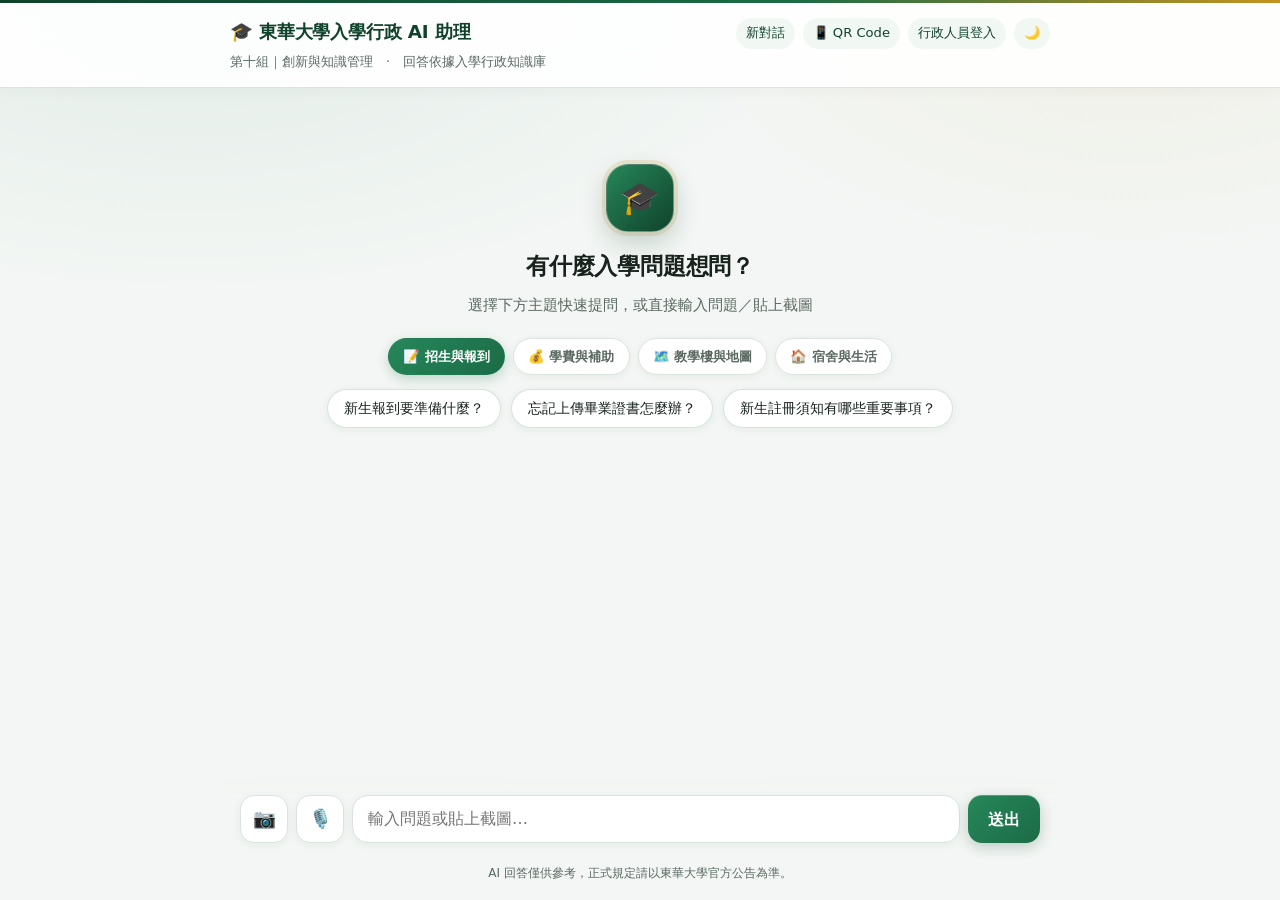
==== commit 28d67155: "修正電腦端深色版面與背景斷層、實作燈箱圖片獨立雙指縮放" ====
--- a/docs/index.html
+++ b/docs/index.html
@@ -6,7 +6,7 @@
 <title>東華大學入學行政 AI 助理</title>
 <link rel="preconnect" href="https://krbrxahyebnvjnxievjb.supabase.co" crossorigin>
 <link rel="icon" href="data:image/svg+xml,<svg xmlns='http://www.w3.org/2000/svg' viewBox='0 0 100 100'><text y='.9em' font-size='90'>🎓</text></svg>">
-<link rel="stylesheet" href="style.css?v=5">
+<link rel="stylesheet" href="style.css?v=6">
 </head>
 <body>
 <div class="app">
@@ -46,8 +46,8 @@
   <footer>AI 回答僅供參考，正式規定請以東華大學官方公告為準。</footer>
 </div>
 
-<script src="config.js?v=5"></script>
-<script src="common.js?v=5"></script>
+<script src="config.js?v=6"></script>
+<script src="common.js?v=6"></script>
 <script>
 const URL_ = window.APP_CONFIG.FUNCTION_URL;
 const { esc, md, cleanPreview, readImage, startSearchAnim, renderImages, bindImageCards, bindVoice, suggestFollowups, initTheme, openQrModal, showError, idleAbort, warmup } = window.APP_UI;
--- a/docs/style.css
+++ b/docs/style.css
@@ -21,18 +21,27 @@
 }
 
 * { box-sizing: border-box; -webkit-tap-highlight-color: transparent; }
-html, body { margin: 0; height: 100%; scroll-behavior: smooth; }
+html { min-height: 100%; scroll-behavior: smooth; background: var(--bg); }
 body {
+  margin: 0;
+  min-height: 100vh;
   font-family: "Noto Sans TC", "PingFang TC", "Microsoft JhengHei", system-ui, sans-serif;
-  background:
-    radial-gradient(circle at 10% 0%, rgba(38, 135, 90, 0.09) 0%, transparent 44%),
-    radial-gradient(circle at 90% 8%, rgba(198, 147, 32, 0.08) 0%, transparent 38%),
-    var(--bg);
-  background-attachment: fixed;
+  background: transparent;
   color: var(--text);
   line-height: 1.72;
   -webkit-font-smoothing: antialiased;
   text-rendering: optimizeLegibility;
+}
+body::before {
+  content: "";
+  position: fixed;
+  inset: 0;
+  z-index: -1;
+  pointer-events: none;
+  background:
+    radial-gradient(ellipse 80% 55% at 15% 0%, rgba(38, 135, 90, 0.08) 0%, transparent 60%),
+    radial-gradient(ellipse 65% 45% at 88% 4%, rgba(198, 147, 32, 0.06) 0%, transparent 55%),
+    var(--bg);
 }
 ::selection { background: rgba(27, 107, 70, 0.18); color: var(--green-dark); }
 ::-webkit-scrollbar { width: 8px; height: 8px; }
@@ -43,24 +52,24 @@
 a:hover { color: var(--green-dark); text-decoration: underline; }
 
 .app {
-  max-width: 860px;
-  margin: 0 auto;
-  min-height: 100%;
+  width: 100%;
+  min-height: 100vh;
   display: flex;
   flex-direction: column;
 }
 
-/* ── 頂部導覽列 ── */
+/* ── 頂部導覽列（電腦滿版延伸、內容置中對齊） ── */
 header {
-  padding: 18px 22px 14px;
-  border-bottom: 1px solid rgba(218, 227, 221, 0.9);
+  width: 100%;
+  padding: 16px max(20px, calc(50% - 410px)) 14px;
+  border-bottom: 1px solid var(--line);
   background: rgba(255, 255, 255, 0.88);
-  backdrop-filter: blur(14px);
-  -webkit-backdrop-filter: blur(14px);
+  backdrop-filter: blur(16px);
+  -webkit-backdrop-filter: blur(16px);
   position: sticky;
   top: 0;
   z-index: 10;
-  box-shadow: 0 4px 18px rgba(16, 66, 43, 0.05);
+  box-shadow: 0 2px 14px rgba(16, 66, 43, 0.04);
 }
 header::before {
   content: "";
@@ -108,14 +117,20 @@
   transform: translateY(-1px);
 }
 
-main { flex: 1; padding: 22px 18px 12px; }
+main {
+  flex: 1;
+  width: 100%;
+  max-width: 840px;
+  margin: 0 auto;
+  padding: 24px 20px 16px;
+}
 
 /* ── 對話氣泡與進場動畫 ── */
 .msg {
   display: flex;
-  align-items: flex-end;
-  gap: 10px;
-  margin: 0 0 16px;
+  align-items: flex-start;
+  gap: 12px;
+  margin: 0 0 18px;
   animation: msgIn .28s cubic-bezier(0.22, 1, 0.36, 1) both;
 }
 @keyframes msgIn {
@@ -144,11 +159,11 @@
 }
 
 .bubble {
-  max-width: 82%;
-  padding: 13px 17px;
-  border-radius: 18px 18px 18px 6px;
-  background: var(--card);
-  border: 1px solid rgba(220, 228, 223, 0.9);
+  max-width: 84%;
+  padding: 14px 18px;
+  border-radius: 6px 18px 18px 18px;
+  background: var(--card);
+  border: 1px solid var(--line);
   box-shadow: var(--shadow-sm);
   white-space: normal;
   word-break: break-word;
@@ -408,11 +423,15 @@
 form.ask {
   position: sticky;
   bottom: 0;
-  background: linear-gradient(180deg, rgba(243, 246, 244, 0) 0%, var(--bg) 32%);
-  padding: 12px 16px max(14px, env(safe-area-inset-bottom));
+  width: 100%;
+  max-width: 840px;
+  margin: 0 auto;
+  background: linear-gradient(180deg, transparent 0%, var(--bg) 28%);
+  padding: 16px 20px max(14px, env(safe-area-inset-bottom));
   display: flex;
   gap: 8px;
   align-items: flex-end;
+  z-index: 6;
 }
 form.ask textarea {
   flex: 1;
@@ -476,16 +495,19 @@
 @keyframes b { 0%, 80%, 100% { opacity: .25 } 40% { opacity: 1 } }
 
 footer {
+  width: 100%;
+  max-width: 840px;
+  margin: 0 auto;
   text-align: center;
   font-size: .75rem;
   color: var(--muted);
-  padding: 2px 16px 16px;
+  padding: 2px 20px max(16px, env(safe-area-inset-bottom));
 }
 
 /* ── 管理後台卡片 ── */
 .panel {
   background: var(--card);
-  border: 1px solid rgba(220, 228, 223, 0.9);
+  border: 1px solid var(--line);
   border-radius: var(--radius);
   padding: 18px 20px;
   margin-bottom: 16px;
@@ -536,9 +558,11 @@
 .tabs {
   display: flex;
   gap: 8px;
-  padding: 12px 18px 6px;
-  background: rgba(243, 246, 244, 0.9);
-  backdrop-filter: blur(8px);
+  width: 100%;
+  max-width: 840px;
+  margin: 0 auto;
+  padding: 12px 20px 6px;
+  background: transparent;
   position: sticky;
   top: 72px;
   z-index: 4;
@@ -802,10 +826,10 @@
   --err: #ffb4ab;
   --err-soft: #3a1d1b;
 }
-html[data-theme="dark"] body {
+html[data-theme="dark"] body::before {
   background:
-    radial-gradient(circle at 12% 0%, rgba(47, 163, 107, 0.14) 0%, transparent 45%),
-    radial-gradient(circle at 88% 10%, rgba(229, 186, 86, 0.08) 0%, transparent 40%),
+    radial-gradient(ellipse 80% 55% at 15% 0%, rgba(47, 163, 107, 0.1) 0%, transparent 60%),
+    radial-gradient(ellipse 65% 45% at 88% 4%, rgba(229, 186, 86, 0.06) 0%, transparent 55%),
     var(--bg);
 }
 html[data-theme="dark"] .chip:hover {
@@ -813,8 +837,16 @@
   border-color: var(--gold);
 }
 html[data-theme="dark"] header {
-  background: rgba(20, 31, 26, 0.88);
+  background: rgba(15, 22, 19, 0.88);
   border-bottom-color: var(--line);
+}
+html[data-theme="dark"] .bubble {
+  background: #15201b;
+  border-color: rgba(155, 229, 190, 0.14);
+}
+html[data-theme="dark"] .msg.bot::before {
+  background: linear-gradient(135deg, #1b3629, #152920);
+  border-color: rgba(155, 229, 190, 0.2);
 }
 html[data-theme="dark"] .bubble.searching {
   background: linear-gradient(180deg, #16211c 0%, #131d18 100%);
@@ -854,7 +886,9 @@
   display: flex;
   align-items: center;
   gap: 10px;
-  margin: 0 16px;
+  width: 100%;
+  max-width: 800px;
+  margin: 0 auto;
   padding: 8px 12px;
   background: var(--card);
   border: 1px solid var(--line);
@@ -939,17 +973,41 @@
 .lightbox-bar {
   display: flex;
   align-items: center;
-  gap: 12px;
+  gap: 8px;
   padding: 10px 14px;
   border-bottom: 1px solid var(--line);
   background: #f8fbf9;
+  flex-wrap: wrap;
 }
 .lightbox-title {
   font-size: .9rem;
   font-weight: 700;
   color: var(--green-dark);
   margin-right: auto;
-}
+  min-width: 0;
+  overflow: hidden;
+  text-overflow: ellipsis;
+  white-space: nowrap;
+}
+.lightbox-zoom {
+  display: inline-flex;
+  align-items: center;
+  gap: 4px;
+}
+.lightbox-zoom button {
+  border: 1px solid var(--line);
+  background: var(--card);
+  color: var(--text);
+  border-radius: 8px;
+  min-width: 30px;
+  height: 30px;
+  padding: 0 7px;
+  font: inherit;
+  font-size: .82rem;
+  font-weight: 600;
+  cursor: pointer;
+}
+.lightbox-zoom button:hover { border-color: var(--green); color: var(--green-dark); }
 .lightbox-open {
   font-size: .8rem;
   padding: 4px 10px;
@@ -957,6 +1015,7 @@
   background: var(--green-soft);
   color: var(--green-dark);
   font-weight: 500;
+  white-space: nowrap;
 }
 .lightbox-close {
   border: 1px solid var(--line);
@@ -967,45 +1026,49 @@
   cursor: pointer;
   font-size: .95rem;
   color: var(--text);
+  flex-shrink: 0;
 }
 .lightbox-close:hover { border-color: #b3261e; color: #b3261e; }
 .lightbox-body {
-  overflow: auto;
+  position: relative;
+  overflow: hidden;
+  touch-action: none;
+  user-select: none;
+  -webkit-user-select: none;
   padding: 10px;
   background: #fff;
   display: flex;
   justify-content: center;
   align-items: center;
+  min-height: 45vh;
+  max-height: 78vh;
 }
 .lightbox-body img {
   max-width: 100%;
-  max-height: 80vh;
+  max-height: 74vh;
   object-fit: contain;
   display: block;
+  transform-origin: center center;
+  will-change: transform;
+  -webkit-user-drag: none;
+}
+.lightbox-hint {
+  text-align: center;
+  font-size: .74rem;
+  color: var(--muted);
+  padding: 5px 10px 7px;
+  border-top: 1px solid var(--line);
+  background: var(--card);
 }
 
 /* ── 電腦端寬螢幕細緻優化 ── */
 @media (min-width: 900px) {
-  .app {
-    max-width: 900px;
-    padding: 0 14px;
-  }
-  header {
-    border-radius: 0 0 18px 18px;
-    border-left: 1px solid rgba(218, 227, 221, 0.85);
-    border-right: 1px solid rgba(218, 227, 221, 0.85);
-    padding: 18px 26px 15px;
-  }
-  html[data-theme="dark"] header {
-    border-left-color: var(--line);
-    border-right-color: var(--line);
-  }
-  main { padding: 26px 14px 16px; }
-  .welcome { padding: 44px 24px 20px; }
-  .welcome h2 { font-size: 1.44rem; }
-  .bubble { padding: 15px 19px; }
+  main { padding: 28px 20px 18px; }
+  .welcome { padding: 48px 24px 20px; }
+  .welcome h2 { font-size: 1.46rem; }
+  .bubble { padding: 16px 20px; }
   .panel { padding: 22px 24px; }
-  form.ask { padding: 14px 14px 16px; }
+  form.ask { padding: 16px 20px 18px; }
 }
 
 /* ── 手機版精修（含 360px 窄螢幕與 iPhone 安全區） ── */
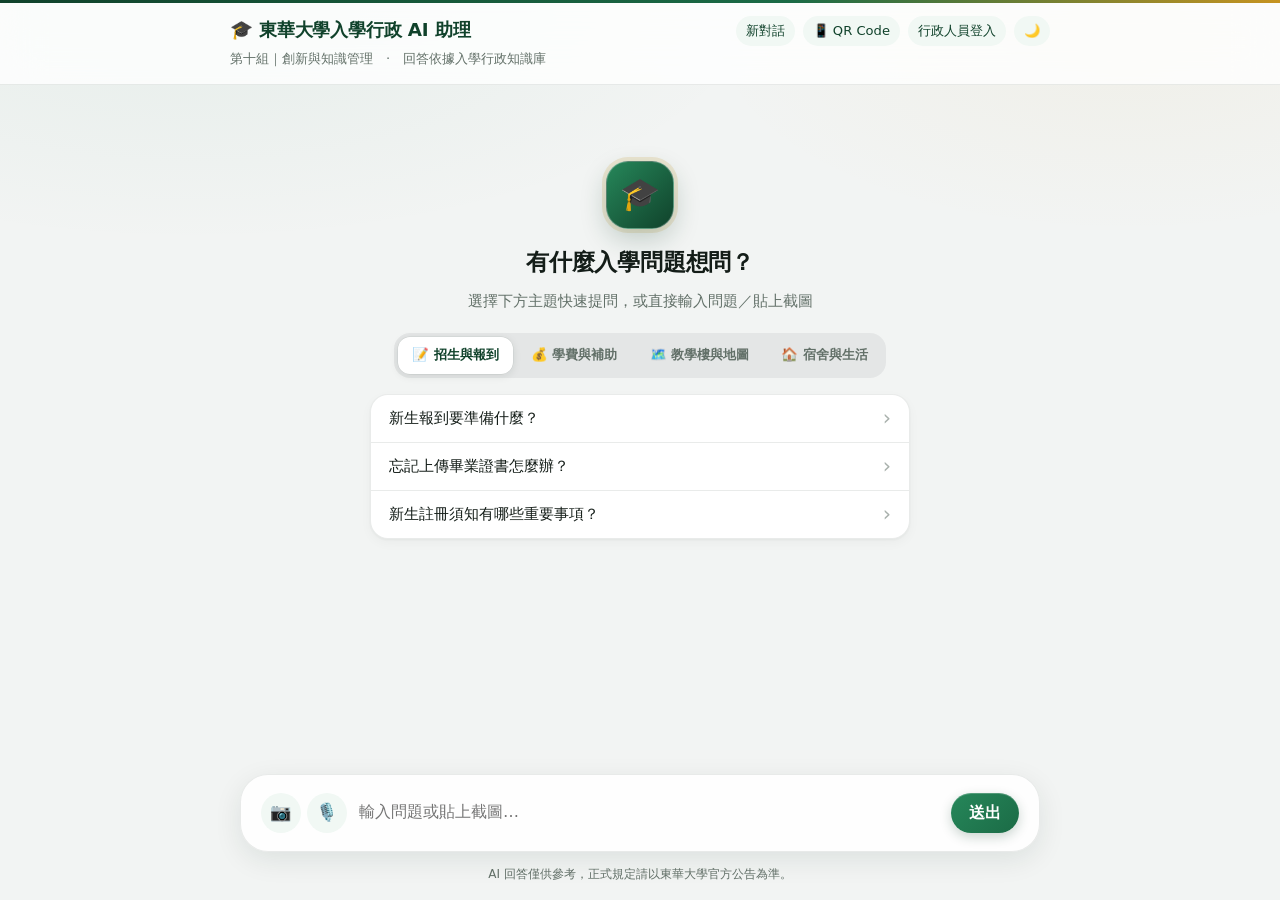
==== commit 1d0943a4: "升級 iOS 小程式質感（PWA 加到主畫面、分段控制器、列表卡片、浮動膠囊輸入列）" ====
--- a/docs/index.html
+++ b/docs/index.html
@@ -2,11 +2,17 @@
 <html lang="zh-Hant">
 <head>
 <meta charset="utf-8">
-<meta name="viewport" content="width=device-width, initial-scale=1">
+<meta name="viewport" content="width=device-width, initial-scale=1, viewport-fit=cover">
+<meta name="apple-mobile-web-app-capable" content="yes">
+<meta name="apple-mobile-web-app-status-bar-style" content="default">
+<meta name="apple-mobile-web-app-title" content="東華入學AI">
+<meta name="theme-color" content="#f2f4f3" media="(prefers-color-scheme: light)">
+<meta name="theme-color" content="#0b0f0d" media="(prefers-color-scheme: dark)">
 <title>東華大學入學行政 AI 助理</title>
+<link rel="manifest" href="manifest.json">
 <link rel="preconnect" href="https://krbrxahyebnvjnxievjb.supabase.co" crossorigin>
 <link rel="icon" href="data:image/svg+xml,<svg xmlns='http://www.w3.org/2000/svg' viewBox='0 0 100 100'><text y='.9em' font-size='90'>🎓</text></svg>">
-<link rel="stylesheet" href="style.css?v=6">
+<link rel="stylesheet" href="style.css?v=7">
 </head>
 <body>
 <div class="app">
@@ -46,8 +52,8 @@
   <footer>AI 回答僅供參考，正式規定請以東華大學官方公告為準。</footer>
 </div>
 
-<script src="config.js?v=6"></script>
-<script src="common.js?v=6"></script>
+<script src="config.js?v=7"></script>
+<script src="common.js?v=7"></script>
 <script>
 const URL_ = window.APP_CONFIG.FUNCTION_URL;
 const { esc, md, cleanPreview, readImage, startSearchAnim, renderImages, bindImageCards, bindVoice, suggestFollowups, initTheme, openQrModal, showError, idleAbort, warmup } = window.APP_UI;
--- a/docs/style.css
+++ b/docs/style.css
@@ -7,15 +7,15 @@
   --gold: #c69320;
   --gold-soft: #fdf7e7;
   --gold-line: rgba(198, 147, 32, 0.34);
-  --bg: #f3f6f4;
+  --bg: #f2f4f3;
   --card: #ffffff;
-  --text: #18231d;
-  --muted: #5a6961;
-  --line: #dae3dd;
-  --radius: 16px;
-  --shadow-sm: 0 2px 10px rgba(16, 66, 43, 0.055);
-  --shadow-md: 0 8px 24px rgba(16, 66, 43, 0.09);
-  --shadow-lg: 0 14px 36px rgba(16, 66, 43, 0.13);
+  --text: #141d18;
+  --muted: #627068;
+  --line: rgba(16, 40, 28, 0.09);
+  --radius: 18px;
+  --shadow-sm: 0 1px 3px rgba(16, 40, 28, 0.05), 0 4px 12px rgba(16, 40, 28, 0.035);
+  --shadow-md: 0 6px 22px rgba(16, 40, 28, 0.08);
+  --shadow-lg: 0 14px 36px rgba(16, 40, 28, 0.12);
   --err: #b3261e;
   --err-soft: #fdecea;
 }
@@ -25,10 +25,10 @@
 body {
   margin: 0;
   min-height: 100vh;
-  font-family: "Noto Sans TC", "PingFang TC", "Microsoft JhengHei", system-ui, sans-serif;
+  font-family: -apple-system, BlinkMacSystemFont, "SF Pro Text", "PingFang TC", "Noto Sans TC", "Microsoft JhengHei", system-ui, sans-serif;
   background: transparent;
   color: var(--text);
-  line-height: 1.72;
+  line-height: 1.7;
   -webkit-font-smoothing: antialiased;
   text-rendering: optimizeLegibility;
 }
@@ -39,8 +39,8 @@
   z-index: -1;
   pointer-events: none;
   background:
-    radial-gradient(ellipse 80% 55% at 15% 0%, rgba(38, 135, 90, 0.08) 0%, transparent 60%),
-    radial-gradient(ellipse 65% 45% at 88% 4%, rgba(198, 147, 32, 0.06) 0%, transparent 55%),
+    radial-gradient(ellipse 75% 45% at 15% 0%, rgba(38, 135, 90, 0.06) 0%, transparent 60%),
+    radial-gradient(ellipse 60% 40% at 88% 4%, rgba(198, 147, 32, 0.05) 0%, transparent 55%),
     var(--bg);
 }
 ::selection { background: rgba(27, 107, 70, 0.18); color: var(--green-dark); }
@@ -58,18 +58,17 @@
   flex-direction: column;
 }
 
-/* ── 頂部導覽列（電腦滿版延伸、內容置中對齊） ── */
+/* ── iOS 毛玻璃頂部導覽列（電腦滿版延伸、內容置中對齊） ── */
 header {
   width: 100%;
-  padding: 16px max(20px, calc(50% - 410px)) 14px;
+  padding: max(14px, env(safe-area-inset-top)) max(20px, calc(50% - 410px)) 13px;
   border-bottom: 1px solid var(--line);
-  background: rgba(255, 255, 255, 0.88);
-  backdrop-filter: blur(16px);
-  -webkit-backdrop-filter: blur(16px);
+  background: rgba(255, 255, 255, 0.8);
+  backdrop-filter: saturate(180%) blur(20px);
+  -webkit-backdrop-filter: saturate(180%) blur(20px);
   position: sticky;
   top: 0;
   z-index: 10;
-  box-shadow: 0 2px 14px rgba(16, 66, 43, 0.04);
 }
 header::before {
   content: "";
@@ -312,35 +311,36 @@
 }
 .welcome .sub { font-size: .92rem; color: var(--muted); }
 .cat-tabs {
-  display: flex;
+  display: inline-flex;
   flex-wrap: wrap;
-  gap: 8px;
+  gap: 4px;
   justify-content: center;
   margin-top: 20px;
+  padding: 4px;
+  border-radius: 16px;
+  background: rgba(118, 118, 128, 0.11);
+  max-width: 100%;
 }
 .cat-tab {
-  border: 1px solid var(--line);
-  background: var(--card);
+  border: 0;
+  background: transparent;
   color: var(--muted);
-  border-radius: 999px;
-  padding: 6px 14px;
+  border-radius: 12px;
+  padding: 7px 14px;
   font: inherit;
   font-size: .84rem;
   font-weight: 600;
   cursor: pointer;
-  transition: all .18s ease;
-  box-shadow: var(--shadow-sm);
+  transition: all .18s cubic-bezier(0.22, 1, 0.36, 1);
 }
 .cat-tab:hover:not(.on) {
-  border-color: var(--green);
-  color: var(--green-dark);
-  background: var(--green-tint);
+  color: var(--text);
+  background: rgba(255, 255, 255, 0.45);
 }
 .cat-tab.on {
-  background: linear-gradient(135deg, var(--green-light), var(--green));
-  color: #fff;
-  border-color: transparent;
-  box-shadow: 0 4px 12px rgba(27, 107, 70, 0.24);
+  background: var(--card);
+  color: var(--green-dark);
+  box-shadow: 0 2px 8px rgba(16, 40, 28, 0.1), 0 0 0 0.5px var(--line);
 }
 .cat-bar {
   display: flex;
@@ -390,65 +390,104 @@
 .cat-badge.fee { background: #fff6e0; color: #8c5a00; border-color: #f3ddb0; }
 .cat-badge.life { background: #f3ecfa; color: #5b2d8a; border-color: #decbf2; }
 .cat-badge.staff { background: #e8eef8; color: #2b4c86; border-color: #c9d6ee; }
+/* ── iOS Inset Grouped 列表式快捷問題卡片 ── */
 .chips {
   display: flex;
-  flex-wrap: wrap;
-  gap: 10px;
-  justify-content: center;
-  margin-top: 14px;
+  flex-direction: column;
+  gap: 0;
+  max-width: 540px;
+  margin: 16px auto 0;
+  background: var(--card);
+  border: 1px solid var(--line);
+  border-radius: 18px;
+  overflow: hidden;
+  box-shadow: var(--shadow-sm);
 }
 .chip {
-  border: 1px solid rgba(27, 107, 70, 0.18);
-  background: var(--card);
-  border-radius: 999px;
-  padding: 9px 16px;
-  font-size: .88rem;
+  width: 100%;
+  border: 0;
+  border-bottom: 1px solid var(--line);
+  background: transparent;
+  border-radius: 0;
+  padding: 13px 18px;
+  font-size: .92rem;
   font-weight: 500;
   cursor: pointer;
   color: var(--text);
   font-family: inherit;
-  box-shadow: var(--shadow-sm);
-  transition: all .2s cubic-bezier(0.22, 1, 0.36, 1);
+  text-align: left;
+  display: flex;
+  align-items: center;
+  justify-content: space-between;
+  gap: 12px;
+  transition: background .16s ease, color .16s ease;
+}
+.chip:last-child { border-bottom: 0; }
+.chip::after {
+  content: "›";
+  font-size: 1.3rem;
+  line-height: 1;
+  color: var(--muted);
+  opacity: .55;
+  flex-shrink: 0;
+  transition: transform .16s ease, color .16s ease, opacity .16s ease;
 }
 .chip:hover {
-  border-color: var(--gold);
-  color: var(--green-dark);
-  background: linear-gradient(180deg, #fffdf8 0%, var(--green-tint) 100%);
-  transform: translateY(-2px);
-  box-shadow: var(--shadow-md);
-}
-.chip:active { transform: translateY(0); }
-
-/* ── 底部浮動輸入區 ── */
+  color: var(--green-dark);
+  background: var(--green-tint);
+}
+.chip:hover::after {
+  color: var(--green);
+  opacity: 1;
+  transform: translateX(3px);
+}
+.chip:active { background: var(--green-soft); }
+
+/* ── iOS 浮動膠囊輸入列 ── */
 form.ask {
   position: sticky;
-  bottom: 0;
-  width: 100%;
-  max-width: 840px;
-  margin: 0 auto;
-  background: linear-gradient(180deg, transparent 0%, var(--bg) 28%);
-  padding: 16px 20px max(14px, env(safe-area-inset-bottom));
-  display: flex;
-  gap: 8px;
+  bottom: max(10px, env(safe-area-inset-bottom));
+  width: calc(100% - 28px);
+  max-width: 800px;
+  margin: 8px auto max(10px, env(safe-area-inset-bottom));
+  background: rgba(255, 255, 255, 0.9);
+  backdrop-filter: saturate(180%) blur(20px);
+  -webkit-backdrop-filter: saturate(180%) blur(20px);
+  border: 1px solid var(--line);
+  border-radius: 28px;
+  padding: 6px 8px;
+  display: flex;
+  gap: 6px;
   align-items: flex-end;
+  box-shadow: 0 8px 28px rgba(16, 40, 28, 0.09);
   z-index: 6;
+  transition: border-color .18s ease, box-shadow .18s ease;
+}
+form.ask:focus-within {
+  border-color: var(--green);
+  box-shadow: 0 8px 28px rgba(16, 66, 43, 0.14), 0 0 0 3px rgba(27, 107, 70, 0.12);
 }
 form.ask textarea {
   flex: 1;
   min-width: 0;
   resize: none;
-  border: 1.5px solid var(--line);
+  border: 0;
   border-radius: 16px;
-  padding: 11px 15px;
+  padding: 9px 6px;
   font: inherit;
   line-height: 1.45;
-  min-height: 48px;
-  max-height: 140px;
-  background: var(--card);
-  box-shadow: var(--shadow-sm);
-  transition: border-color .18s ease, box-shadow .18s ease;
-}
-form.ask textarea:focus, input:focus, textarea:focus, select:focus {
+  min-height: 40px;
+  max-height: 136px;
+  background: transparent;
+  color: var(--text);
+  box-shadow: none;
+}
+form.ask textarea:focus {
+  outline: none;
+  border: 0;
+  box-shadow: none;
+}
+input:focus, textarea:focus, select:focus {
   outline: none;
   border-color: var(--green);
   box-shadow: 0 0 0 3.5px rgba(27, 107, 70, 0.14);
@@ -462,10 +501,15 @@
   font: inherit;
   font-weight: 600;
   cursor: pointer;
-  min-height: 48px;
+  min-height: 44px;
   white-space: nowrap;
-  box-shadow: 0 4px 14px rgba(16, 66, 43, 0.24), inset 0 1px 0 rgba(255, 255, 255, 0.22);
+  box-shadow: 0 4px 12px rgba(16, 66, 43, 0.22), inset 0 1px 0 rgba(255, 255, 255, 0.22);
   transition: transform .16s ease, box-shadow .16s ease, filter .16s ease;
+}
+form.ask button.primary {
+  border-radius: 999px;
+  min-height: 40px;
+  padding: 0 18px;
 }
 button.primary:hover:not(:disabled) {
   transform: translateY(-1px);
@@ -647,22 +691,24 @@
 .filter-bar input[type=text] { flex: 1; min-width: 140px; }
 .filter-bar select.aud { width: auto; min-width: 120px; }
 
-/* ── 圖片上傳與預覽 ── */
+/* ── 圖片上傳與語音圓形按鈕 ── */
 .img-btn {
-  background: var(--card);
-  border: 1.5px solid var(--line);
-  border-radius: 14px;
-  min-width: 48px;
-  min-height: 48px;
-  font-size: 1.15rem;
+  background: var(--green-tint);
+  border: 0;
+  border-radius: 50%;
+  width: 40px;
+  height: 40px;
+  min-width: 40px;
+  min-height: 40px;
+  font-size: 1.08rem;
   cursor: pointer;
   display: flex;
   align-items: center;
   justify-content: center;
-  box-shadow: var(--shadow-sm);
-  transition: all .18s ease;
-}
-.img-btn:hover { border-color: var(--green); background: var(--green-tint); transform: translateY(-1px); }
+  transition: background .16s ease, transform .14s ease;
+}
+.img-btn:hover { background: var(--green-soft); }
+.img-btn:active { transform: scale(0.92); }
 .voice-btn.listening {
   border-color: #d93025;
   background: #fdecea;
@@ -806,47 +852,61 @@
 }
 .qr-card .qr-actions { display: flex; gap: 8px; justify-content: center; }
 
-/* ── 深色模式（Dark Mode） ── */
+/* ── 深色模式（iOS Dark Mode） ── */
 html[data-theme="dark"] {
-  --green: #2fa36b;
-  --green-light: #3bc07f;
+  --green: #30a86e;
+  --green-light: #3dc482;
   --green-dark: #9be5be;
-  --green-soft: #1b382a;
-  --green-tint: #172b22;
+  --green-soft: #1b3629;
+  --green-tint: #15261e;
   --gold: #e5ba56;
   --gold-soft: #2b2312;
   --gold-line: rgba(229, 186, 86, 0.34);
-  --bg: #0f1613;
-  --card: #16211c;
-  --text: #e7f0eb;
-  --muted: #98aea2;
-  --line: #273930;
-  --shadow-sm: 0 2px 10px rgba(0, 0, 0, 0.28);
-  --shadow-md: 0 8px 24px rgba(0, 0, 0, 0.4);
+  --bg: #0b0f0d;
+  --card: #161d19;
+  --text: #ebf2ee;
+  --muted: #93a69b;
+  --line: rgba(255, 255, 255, 0.09);
+  --shadow-sm: 0 2px 10px rgba(0, 0, 0, 0.32);
+  --shadow-md: 0 8px 24px rgba(0, 0, 0, 0.45);
   --err: #ffb4ab;
   --err-soft: #3a1d1b;
 }
 html[data-theme="dark"] body::before {
   background:
-    radial-gradient(ellipse 80% 55% at 15% 0%, rgba(47, 163, 107, 0.1) 0%, transparent 60%),
-    radial-gradient(ellipse 65% 45% at 88% 4%, rgba(229, 186, 86, 0.06) 0%, transparent 55%),
+    radial-gradient(ellipse 75% 45% at 15% 0%, rgba(48, 168, 110, 0.09) 0%, transparent 60%),
+    radial-gradient(ellipse 60% 40% at 88% 4%, rgba(229, 186, 86, 0.05) 0%, transparent 55%),
     var(--bg);
 }
-html[data-theme="dark"] .chip:hover {
-  background: var(--green-tint);
-  border-color: var(--gold);
-}
 html[data-theme="dark"] header {
-  background: rgba(15, 22, 19, 0.88);
+  background: rgba(11, 15, 13, 0.8);
   border-bottom-color: var(--line);
 }
+html[data-theme="dark"] .cat-tabs {
+  background: rgba(255, 255, 255, 0.07);
+}
+html[data-theme="dark"] .cat-tab:hover:not(.on) {
+  background: rgba(255, 255, 255, 0.06);
+}
+html[data-theme="dark"] .cat-tab.on {
+  background: #222e28;
+  color: var(--green-dark);
+}
+html[data-theme="dark"] form.ask {
+  background: rgba(22, 29, 25, 0.88);
+  box-shadow: 0 10px 30px rgba(0, 0, 0, 0.45);
+}
+html[data-theme="dark"] form.ask textarea {
+  background: transparent;
+  color: var(--text);
+}
 html[data-theme="dark"] .bubble {
-  background: #15201b;
-  border-color: rgba(155, 229, 190, 0.14);
+  background: #161d19;
+  border-color: var(--line);
 }
 html[data-theme="dark"] .msg.bot::before {
   background: linear-gradient(135deg, #1b3629, #152920);
-  border-color: rgba(155, 229, 190, 0.2);
+  border-color: rgba(155, 229, 190, 0.16);
 }
 html[data-theme="dark"] .bubble.searching {
   background: linear-gradient(180deg, #16211c 0%, #131d18 100%);
@@ -1095,28 +1155,31 @@
   .welcome-badge { width: 58px; height: 58px; font-size: 1.75rem; border-radius: 18px; }
   .welcome h2 { font-size: 1.18rem; }
   .welcome .sub { font-size: .86rem; }
-  .cat-tabs { gap: 6px; margin-top: 16px; }
-  .cat-tab { padding: 7px 12px; font-size: .82rem; }
-  .chips { gap: 8px; margin-top: 12px; }
-  .chip { padding: 9px 14px; font-size: .86rem; }
+  .cat-tabs { gap: 3px; margin-top: 16px; padding: 3px; border-radius: 14px; }
+  .cat-tab { padding: 6px 10px; font-size: .8rem; border-radius: 11px; }
+  .chips { margin-top: 14px; border-radius: 16px; }
+  .chip { padding: 12px 14px; font-size: .88rem; }
   .tabs { position: static; padding: 10px 12px 4px; gap: 6px; }
   .tabs button { padding: 6px 12px; font-size: .82rem; }
-  .panel { padding: 15px 14px; border-radius: 14px; }
+  .panel { padding: 15px 14px; border-radius: 16px; }
   table { font-size: .82rem; }
   th, td { padding: 7px 5px; }
   .kpi-grid { grid-template-columns: repeat(2, minmax(0, 1fr)); gap: 8px; }
   .kpi-card { padding: 12px 11px 10px; }
   .kpi-val { font-size: 1.28rem; }
   form.ask {
-    padding: 10px 10px max(12px, env(safe-area-inset-bottom));
-    gap: 6px;
+    width: calc(100% - 20px);
+    margin: 6px auto max(10px, env(safe-area-inset-bottom));
+    padding: 5px 6px;
+    gap: 5px;
+    border-radius: 26px;
   }
-  form.ask textarea { padding: 10px 12px; min-height: 44px; }
-  .img-btn { min-width: 42px; min-height: 44px; font-size: 1.05rem; border-radius: 12px; }
-  form.ask button.primary { min-height: 44px; padding: 0 14px; font-size: .92rem; border-radius: 12px; }
+  form.ask textarea { padding: 8px 6px; min-height: 38px; }
+  .img-btn { width: 38px; height: 38px; min-width: 38px; min-height: 38px; font-size: 1rem; }
+  form.ask button.primary { min-height: 38px; padding: 0 14px; font-size: .9rem; }
   footer { padding-bottom: max(14px, env(safe-area-inset-bottom)); }
-  .chip:active, .cat-tab:active, .img-btn:active, .fb button:active, .followup-chip:active {
-    transform: scale(0.96);
+  .cat-tab:active, .img-btn:active, .fb button:active, .followup-chip:active {
+    transform: scale(0.95);
   }
 }
 
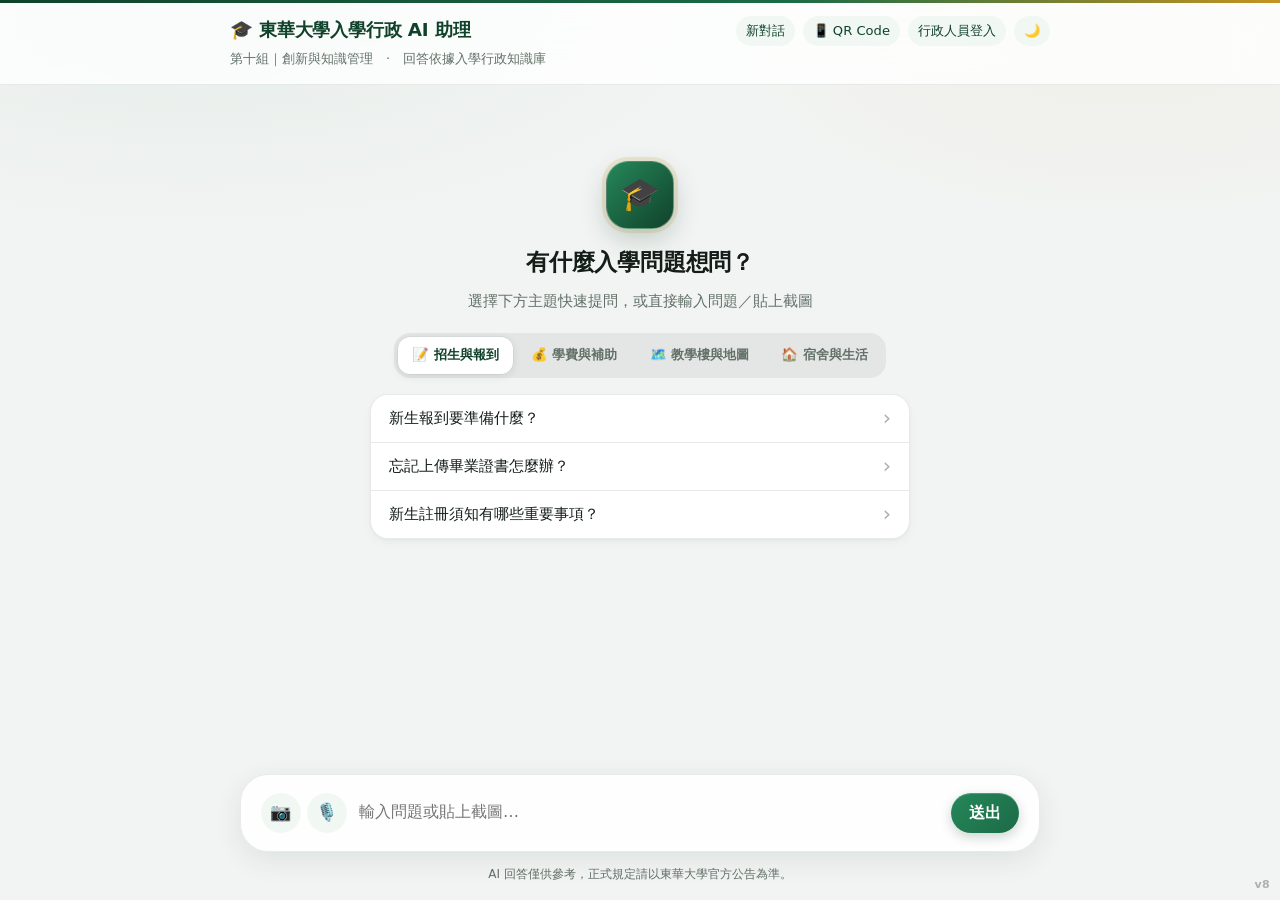
==== commit 0bdc8fdb: "在畫面右下角自動顯示前端版本號" ====
--- a/docs/index.html
+++ b/docs/index.html
@@ -12,7 +12,7 @@
 <link rel="manifest" href="manifest.json">
 <link rel="preconnect" href="https://krbrxahyebnvjnxievjb.supabase.co" crossorigin>
 <link rel="icon" href="data:image/svg+xml,<svg xmlns='http://www.w3.org/2000/svg' viewBox='0 0 100 100'><text y='.9em' font-size='90'>🎓</text></svg>">
-<link rel="stylesheet" href="style.css?v=7">
+<link rel="stylesheet" href="style.css?v=8">
 </head>
 <body>
 <div class="app">
@@ -52,8 +52,8 @@
   <footer>AI 回答僅供參考，正式規定請以東華大學官方公告為準。</footer>
 </div>
 
-<script src="config.js?v=7"></script>
-<script src="common.js?v=7"></script>
+<script src="config.js?v=8"></script>
+<script src="common.js?v=8"></script>
 <script>
 const URL_ = window.APP_CONFIG.FUNCTION_URL;
 const { esc, md, cleanPreview, readImage, startSearchAnim, renderImages, bindImageCards, bindVoice, suggestFollowups, initTheme, openQrModal, showError, idleAbort, warmup } = window.APP_UI;
--- a/docs/style.css
+++ b/docs/style.css
@@ -1225,3 +1225,16 @@
 .note-title { width: 100%; margin: 8px 0 6px; font-size: 16px; font-weight: 600; }
 .note-body { width: 100%; min-height: 110px; font-size: 16px; }
 .sub-h { font-size: 1rem; margin: 16px 0 6px; }
+.ver-tag {
+  position: fixed;
+  right: 10px;
+  bottom: max(5px, env(safe-area-inset-bottom));
+  font-size: 11px;
+  font-weight: 600;
+  letter-spacing: .03em;
+  color: var(--muted);
+  opacity: .5;
+  pointer-events: none;
+  user-select: none;
+  z-index: 4;
+}
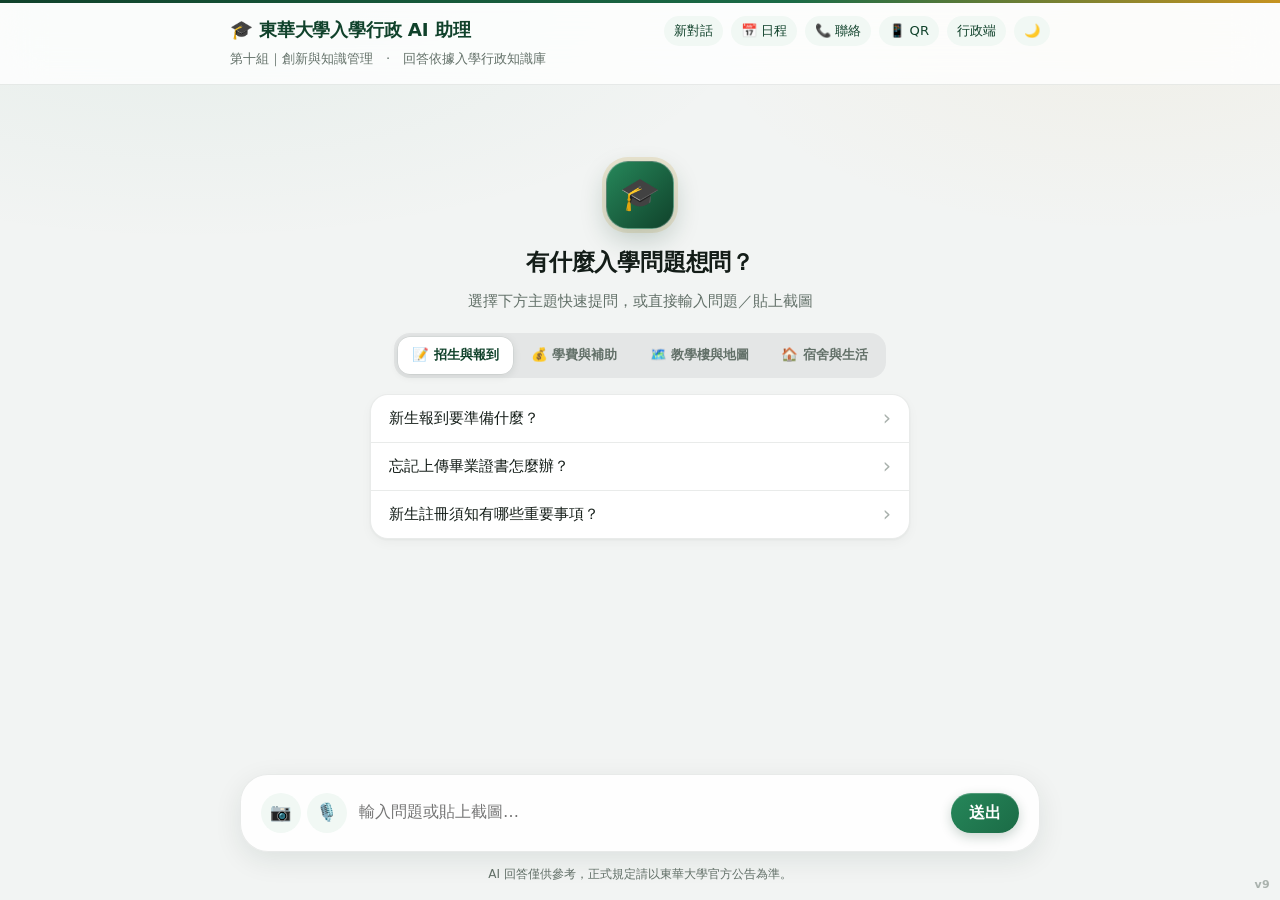
==== commit 51b18081: "新增一鍵分享、停止生成、處室電話、115重要日程與後台預熱進度" ====
--- a/docs/index.html
+++ b/docs/index.html
@@ -12,12 +12,12 @@
 <link rel="manifest" href="manifest.json">
 <link rel="preconnect" href="https://krbrxahyebnvjnxievjb.supabase.co" crossorigin>
 <link rel="icon" href="data:image/svg+xml,<svg xmlns='http://www.w3.org/2000/svg' viewBox='0 0 100 100'><text y='.9em' font-size='90'>🎓</text></svg>">
-<link rel="stylesheet" href="style.css?v=8">
+<link rel="stylesheet" href="style.css?v=9">
 </head>
 <body>
 <div class="app">
   <header>
-    <span class="links"><a href="#" id="newChat">新對話</a><button type="button" class="link-btn" id="qrBtn" title="顯示手機掃碼 QR Code">📱 QR Code</button><a href="staff.html">行政人員登入</a><button type="button" class="link-btn" id="themeBtn" title="切換深色／淺色模式">🌙</button></span>
+    <span class="links"><a href="#" id="newChat">新對話</a><button type="button" class="link-btn" id="calBtn" title="115 學年度新生重要日程">📅 日程</button><button type="button" class="link-btn" id="contactBtn" title="常用處室一鍵撥號">📞 聯絡</button><button type="button" class="link-btn" id="qrBtn" title="顯示手機掃碼 QR Code">📱 QR</button><a href="staff.html">行政端</a><button type="button" class="link-btn" id="themeBtn" title="切換深色／淺色模式">🌙</button></span>
     <h1>🎓 東華大學入學行政 AI 助理</h1>
     <p>第十組｜創新與知識管理　·　回答依據入學行政知識庫</p>
   </header>
@@ -52,14 +52,16 @@
   <footer>AI 回答僅供參考，正式規定請以東華大學官方公告為準。</footer>
 </div>
 
-<script src="config.js?v=8"></script>
-<script src="common.js?v=8"></script>
+<script src="config.js?v=9"></script>
+<script src="common.js?v=9"></script>
 <script>
 const URL_ = window.APP_CONFIG.FUNCTION_URL;
-const { esc, md, cleanPreview, readImage, startSearchAnim, renderImages, bindImageCards, bindVoice, suggestFollowups, initTheme, openQrModal, showError, idleAbort, warmup } = window.APP_UI;
+const { esc, md, cleanPreview, readImage, startSearchAnim, renderImages, bindImageCards, bindVoice, suggestFollowups, initTheme, openQrModal, showError, idleAbort, warmup, shareAnswer, openContactsModal, openScheduleModal } = window.APP_UI;
 initTheme(document.getElementById('themeBtn'));
 warmup(URL_);
 document.getElementById('qrBtn').onclick = () => openQrModal();
+document.getElementById('contactBtn').onclick = () => openContactsModal();
+document.getElementById('calBtn').onclick = () => openScheduleModal(text => ask(text));
 const chat = document.getElementById('chat');
 const form = document.getElementById('form');
 const q = document.getElementById('q');
@@ -128,6 +130,10 @@
     } catch {}
   };
   bar.appendChild(cp);
+  const sh = document.createElement('button');
+  sh.type = 'button'; sh.className = 'share-btn'; sh.textContent = '📤 分享';
+  sh.onclick = () => shareAnswer(turn?.q || '', answer, sh);
+  bar.appendChild(sh);
   bubble.appendChild(bar);
 }
 
@@ -180,8 +186,9 @@
   if (item) { e.preventDefault(); attachImage(item.getAsFile()); }
 });
 
+let activeStop = null;
 async function ask(question, retryImg) {
-  if (send.disabled) return;
+  if (activeStop) return;
   question = question.trim();
   const img = retryImg || pendingImg;
   if (!question && !img) return;
@@ -192,7 +199,12 @@
   const bubble = add('bot', '');
   const wait = idleAbort();
   const stopAnim = startSearchAnim(bubble, { hasImage: !!img, isStaff: false });
-  send.disabled = true;
+  let userStopped = false, acc = '';
+  activeStop = () => { userStopped = true; wait.abort(); };
+  send.textContent = '⏹ 停止';
+  send.classList.add('stop-btn');
+  send.type = 'button';
+  send.onclick = () => activeStop?.();
   try {
     const payload = { action: 'chat', question, history: history.slice(-4), stream: true };
     if (img) payload.image = { mimeType: img.mimeType, data: img.data };
@@ -205,7 +217,7 @@
     if (r.headers.get('content-type')?.includes('text/event-stream') && r.body) {
       const reader = r.body.getReader();
       const dec = new TextDecoder();
-      let buf = '', acc = '', doneData = null;
+      let buf = '', doneData = null;
       while (true) {
         const { value, done } = await reader.read();
         if (done) break;
@@ -238,15 +250,24 @@
     }
   } catch (e) {
     stopAnim();
-    showError(bubble, e, () => {
-      userBubble.parentElement.remove();
-      bubble.parentElement.remove();
-      ask(question, img);
-    });
+    if (userStopped) {
+      const preview = cleanPreview(acc);
+      bubble.innerHTML = (preview ? md(preview) : '') + '<div class="stopped-note">⏹ 已停止這次回答</div>';
+    } else {
+      showError(bubble, e, () => {
+        userBubble.parentElement.remove();
+        bubble.parentElement.remove();
+        ask(question, img);
+      });
+    }
   } finally {
     wait.stop();
     stopAnim();
-    send.disabled = false;
+    activeStop = null;
+    send.textContent = '送出';
+    send.classList.remove('stop-btn');
+    send.type = 'submit';
+    send.onclick = null;
     bubble.scrollIntoView({ behavior: 'smooth', block: 'end' });
   }
 }
--- a/docs/style.css
+++ b/docs/style.css
@@ -1238,3 +1238,88 @@
   user-select: none;
   z-index: 4;
 }
+
+/* ── 停止按鈕、iOS 聯絡電話與重要日程抽屜卡片 ── */
+button.primary.stop-btn {
+  background: linear-gradient(135deg, #d94136, #b3261e);
+  box-shadow: 0 4px 12px rgba(179, 38, 30, 0.25);
+}
+.stopped-note {
+  margin-top: 8px;
+  font-size: .8rem;
+  color: var(--muted);
+}
+.sheet-card {
+  background: var(--card);
+  border: 1px solid var(--line);
+  border-radius: 22px;
+  padding: 18px 18px 16px;
+  max-width: 460px;
+  width: 94vw;
+  max-height: 86vh;
+  display: flex;
+  flex-direction: column;
+  box-shadow: 0 22px 60px rgba(0, 0, 0, 0.35);
+}
+.sheet-head {
+  display: flex;
+  align-items: center;
+  justify-content: space-between;
+  gap: 10px;
+  margin-bottom: 4px;
+}
+.sheet-head h3 { margin: 0; font-size: 1.06rem; color: var(--green-dark); }
+.sheet-sub { margin: 0 0 12px; font-size: .8rem; color: var(--muted); }
+.sheet-list {
+  overflow-y: auto;
+  border: 1px solid var(--line);
+  border-radius: 16px;
+  background: var(--bg);
+}
+.sheet-row {
+  display: flex;
+  align-items: center;
+  justify-content: space-between;
+  gap: 10px;
+  padding: 11px 14px;
+  border-bottom: 1px solid var(--line);
+  background: var(--card);
+}
+.sheet-row:last-child { border-bottom: 0; }
+.sheet-info { display: flex; flex-direction: column; min-width: 0; text-align: left; flex: 1; }
+.sheet-info b { font-size: .88rem; color: var(--text); }
+.sheet-info span { font-size: .76rem; color: var(--muted); }
+.tel-pill {
+  flex-shrink: 0;
+  font-size: .78rem;
+  font-weight: 600;
+  padding: 5px 10px;
+  border-radius: 999px;
+  background: var(--green-soft);
+  color: var(--green-dark);
+  white-space: nowrap;
+}
+.tel-pill:hover { text-decoration: none; background: var(--green); color: #fff; }
+.sheet-btn {
+  width: 100%;
+  border: 0;
+  border-bottom: 1px solid var(--line);
+  font: inherit;
+  cursor: pointer;
+  transition: background .15s ease;
+}
+.sheet-btn:last-child { border-bottom: 0; }
+.sheet-btn:hover { background: var(--green-tint); }
+.date-pill {
+  flex-shrink: 0;
+  min-width: 82px;
+  text-align: center;
+  font-size: .74rem;
+  font-weight: 700;
+  padding: 4px 8px;
+  border-radius: 10px;
+  background: var(--green-soft);
+  color: var(--green-dark);
+}
+.sheet-arrow { color: var(--muted); font-size: 1.2rem; opacity: .6; }
+.sheet-foot { margin-top: 12px; text-align: center; font-size: .8rem; }
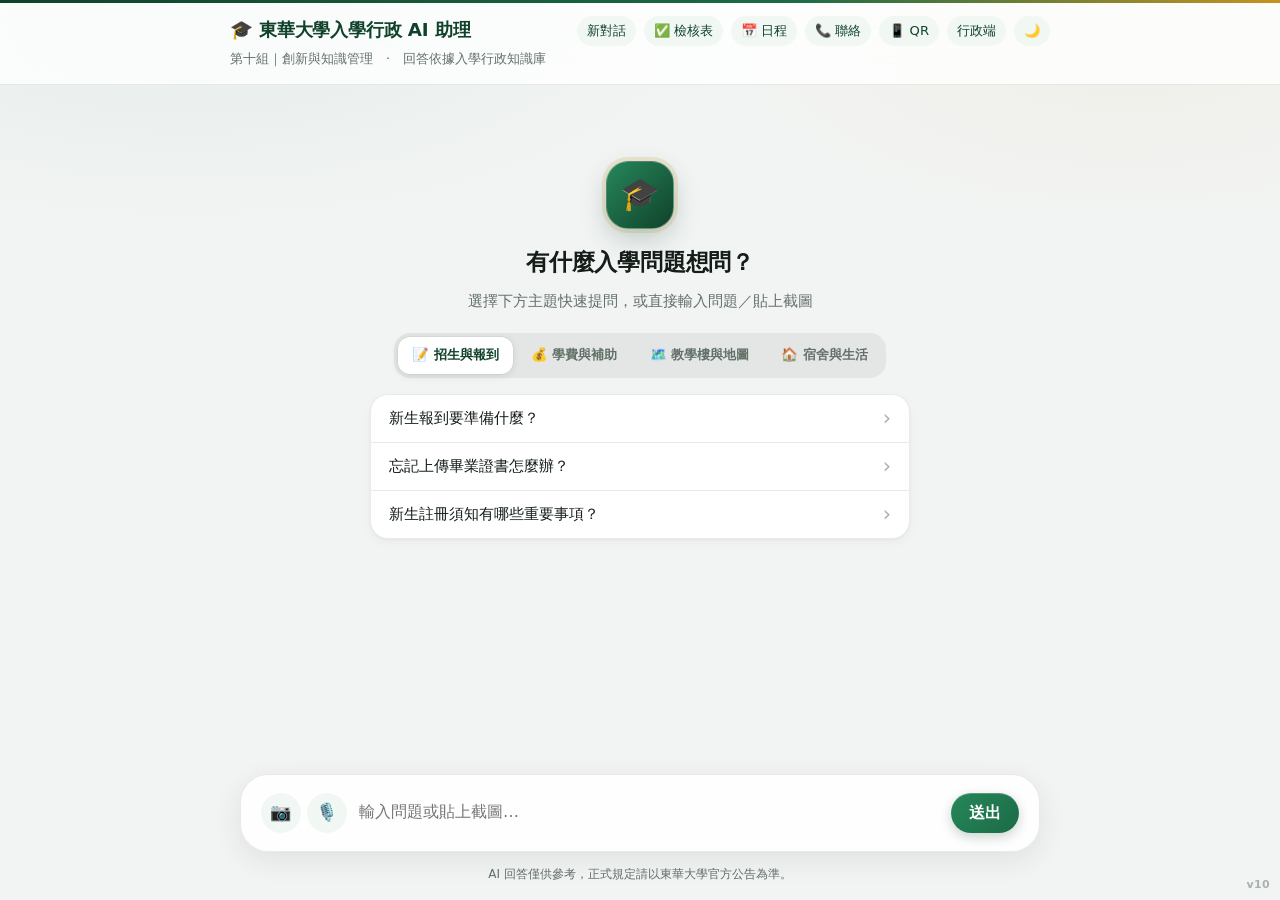
==== commit d578392b: "新增新生專屬入學檢核表、AI語音朗讀與行政端學生回覆範本" ====
--- a/docs/index.html
+++ b/docs/index.html
@@ -12,12 +12,12 @@
 <link rel="manifest" href="manifest.json">
 <link rel="preconnect" href="https://krbrxahyebnvjnxievjb.supabase.co" crossorigin>
 <link rel="icon" href="data:image/svg+xml,<svg xmlns='http://www.w3.org/2000/svg' viewBox='0 0 100 100'><text y='.9em' font-size='90'>🎓</text></svg>">
-<link rel="stylesheet" href="style.css?v=9">
+<link rel="stylesheet" href="style.css?v=10">
 </head>
 <body>
 <div class="app">
   <header>
-    <span class="links"><a href="#" id="newChat">新對話</a><button type="button" class="link-btn" id="calBtn" title="115 學年度新生重要日程">📅 日程</button><button type="button" class="link-btn" id="contactBtn" title="常用處室一鍵撥號">📞 聯絡</button><button type="button" class="link-btn" id="qrBtn" title="顯示手機掃碼 QR Code">📱 QR</button><a href="staff.html">行政端</a><button type="button" class="link-btn" id="themeBtn" title="切換深色／淺色模式">🌙</button></span>
+    <span class="links"><a href="#" id="newChat">新對話</a><button type="button" class="link-btn" id="chkBtn" title="115 新生專屬入學檢核清單">✅ 檢核表</button><button type="button" class="link-btn" id="calBtn" title="115 學年度新生重要日程">📅 日程</button><button type="button" class="link-btn" id="contactBtn" title="常用處室一鍵撥號">📞 聯絡</button><button type="button" class="link-btn" id="qrBtn" title="顯示手機掃碼 QR Code">📱 QR</button><a href="staff.html">行政端</a><button type="button" class="link-btn" id="themeBtn" title="切換深色／淺色模式">🌙</button></span>
     <h1>🎓 東華大學入學行政 AI 助理</h1>
     <p>第十組｜創新與知識管理　·　回答依據入學行政知識庫</p>
   </header>
@@ -52,16 +52,17 @@
   <footer>AI 回答僅供參考，正式規定請以東華大學官方公告為準。</footer>
 </div>
 
-<script src="config.js?v=9"></script>
-<script src="common.js?v=9"></script>
+<script src="config.js?v=10"></script>
+<script src="common.js?v=10"></script>
 <script>
 const URL_ = window.APP_CONFIG.FUNCTION_URL;
-const { esc, md, cleanPreview, readImage, startSearchAnim, renderImages, bindImageCards, bindVoice, suggestFollowups, initTheme, openQrModal, showError, idleAbort, warmup, shareAnswer, openContactsModal, openScheduleModal } = window.APP_UI;
+const { esc, md, cleanPreview, readImage, startSearchAnim, renderImages, bindImageCards, bindVoice, suggestFollowups, initTheme, openQrModal, showError, idleAbort, warmup, shareAnswer, openContactsModal, openScheduleModal, speakAnswer, openChecklistModal } = window.APP_UI;
 initTheme(document.getElementById('themeBtn'));
 warmup(URL_);
 document.getElementById('qrBtn').onclick = () => openQrModal();
 document.getElementById('contactBtn').onclick = () => openContactsModal();
 document.getElementById('calBtn').onclick = () => openScheduleModal(text => ask(text));
+document.getElementById('chkBtn').onclick = () => openChecklistModal(text => ask(text));
 const chat = document.getElementById('chat');
 const form = document.getElementById('form');
 const q = document.getElementById('q');
@@ -120,6 +121,10 @@
       });
     }
   }
+  const sp = document.createElement('button');
+  sp.type = 'button'; sp.className = 'speak-btn'; sp.textContent = '🔊 朗讀';
+  sp.onclick = () => speakAnswer(answer, sp);
+  bar.appendChild(sp);
   const cp = document.createElement('button');
   cp.type = 'button'; cp.className = 'copy-btn'; cp.textContent = '📋 複製';
   cp.onclick = async () => {
--- a/docs/style.css
+++ b/docs/style.css
@@ -1323,3 +1323,84 @@
 }
 .sheet-arrow { color: var(--muted); font-size: 1.2rem; opacity: .6; }
 .sheet-foot { margin-top: 12px; text-align: center; font-size: .8rem; }
+
+/* ── 新生專屬入學檢核表 ── */
+.chk-tabs {
+  display: flex;
+  flex-wrap: wrap;
+  gap: 4px;
+  padding: 3px;
+  border-radius: 12px;
+  background: rgba(118, 118, 128, 0.12);
+  margin-bottom: 10px;
+}
+.chk-tabs button {
+  flex: 1;
+  min-width: 58px;
+  border: 0;
+  background: transparent;
+  color: var(--muted);
+  border-radius: 9px;
+  padding: 5px 8px;
+  font: inherit;
+  font-size: .76rem;
+  font-weight: 600;
+  cursor: pointer;
+}
+.chk-tabs button.on {
+  background: var(--card);
+  color: var(--green-dark);
+  box-shadow: 0 1px 4px rgba(0, 0, 0, 0.1);
+}
+.chk-prog { margin-bottom: 10px; }
+.chk-prog-text {
+  display: flex;
+  justify-content: space-between;
+  align-items: center;
+  font-size: .78rem;
+  font-weight: 600;
+  color: var(--green-dark);
+}
+.chk-reset {
+  border: 0;
+  background: transparent;
+  color: var(--muted);
+  font: inherit;
+  font-size: .74rem;
+  cursor: pointer;
+  padding: 2px 6px;
+}
+.chk-reset:hover { color: var(--err); }
+.chk-label {
+  display: flex;
+  align-items: center;
+  gap: 10px;
+  flex: 1;
+  min-width: 0;
+  cursor: pointer;
+}
+.chk-label input[type=checkbox] {
+  width: 19px;
+  height: 19px;
+  accent-color: var(--green);
+  flex-shrink: 0;
+  cursor: pointer;
+}
+.chk-row.is-done .sheet-info b {
+  text-decoration: line-through;
+  color: var(--muted);
+}
+.chk-ask {
+  flex-shrink: 0;
+  border: 1px solid rgba(27, 107, 70, 0.22);
+  background: var(--green-tint);
+  color: var(--green-dark);
+  border-radius: 999px;
+  padding: 4px 10px;
+  font: inherit;
+  font-size: .74rem;
+  font-weight: 600;
+  cursor: pointer;
+  white-space: nowrap;
+}
+.chk-ask:hover { background: var(--green); color: #fff; border-color: var(--green); }
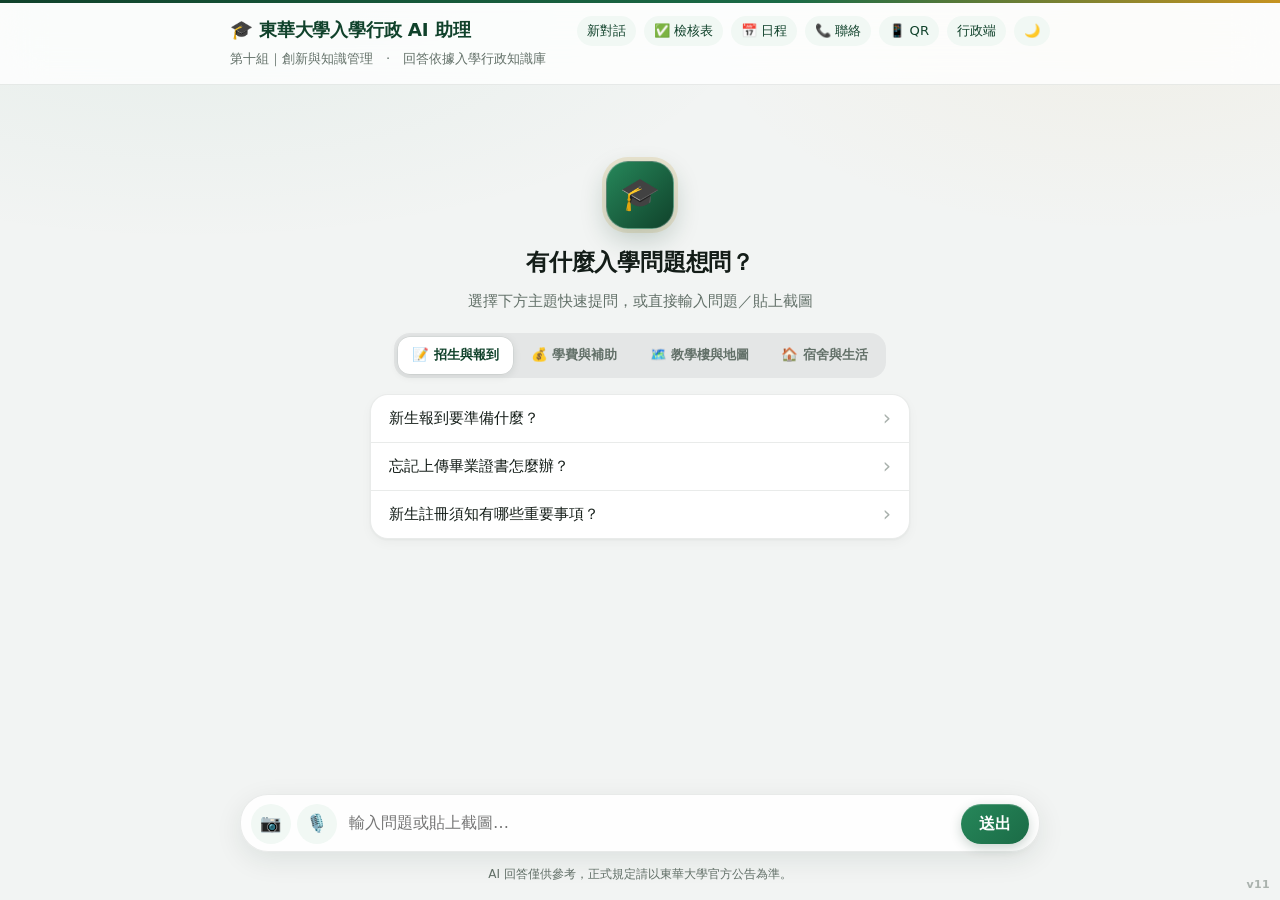
==== commit d62cca7a: "整理重複前端程式、修正深色輸入列與電腦端膠囊間距" ====
--- a/docs/index.html
+++ b/docs/index.html
@@ -12,7 +12,7 @@
 <link rel="manifest" href="manifest.json">
 <link rel="preconnect" href="https://krbrxahyebnvjnxievjb.supabase.co" crossorigin>
 <link rel="icon" href="data:image/svg+xml,<svg xmlns='http://www.w3.org/2000/svg' viewBox='0 0 100 100'><text y='.9em' font-size='90'>🎓</text></svg>">
-<link rel="stylesheet" href="style.css?v=10">
+<link rel="stylesheet" href="style.css?v=11">
 </head>
 <body>
 <div class="app">
@@ -52,11 +52,11 @@
   <footer>AI 回答僅供參考，正式規定請以東華大學官方公告為準。</footer>
 </div>
 
-<script src="config.js?v=10"></script>
-<script src="common.js?v=10"></script>
+<script src="config.js?v=11"></script>
+<script src="common.js?v=11"></script>
 <script>
 const URL_ = window.APP_CONFIG.FUNCTION_URL;
-const { esc, md, cleanPreview, readImage, startSearchAnim, renderImages, bindImageCards, bindVoice, suggestFollowups, initTheme, openQrModal, showError, idleAbort, warmup, shareAnswer, openContactsModal, openScheduleModal, speakAnswer, openChecklistModal } = window.APP_UI;
+const { esc, md, cleanPreview, readImage, startSearchAnim, renderImages, bindImageCards, bindVoice, suggestFollowups, initTheme, openQrModal, showError, idleAbort, warmup, shareAnswer, openContactsModal, openScheduleModal, speakAnswer, openChecklistModal, srcPill, readSse } = window.APP_UI;
 initTheme(document.getElementById('themeBtn'));
 warmup(URL_);
 document.getElementById('qrBtn').onclick = () => openQrModal();
@@ -142,12 +142,6 @@
   bubble.appendChild(bar);
 }
 
-const srcPill = (s, links, extra = '') => {
-  const u = links && links[s];
-  return u && /^https:\/\//.test(u)
-    ? `<a class="src-pill src-link" href="${esc(u)}" target="_blank" rel="noopener noreferrer" title="打開官方原始文件">${esc(s)} ↗${extra}</a>`
-    : `<span class="src-pill">${esc(s)}${extra}</span>`;
-};
 function renderFinal(bubble, question, data, persist = true) {
   let html = md(data.answer);
   if (data.images?.length) html += renderImages(data.images);
@@ -220,31 +214,11 @@
       signal: wait.signal,
     });
     if (r.headers.get('content-type')?.includes('text/event-stream') && r.body) {
-      const reader = r.body.getReader();
-      const dec = new TextDecoder();
-      let buf = '', doneData = null;
-      while (true) {
-        const { value, done } = await reader.read();
-        if (done) break;
-        wait.poke();
-        buf += dec.decode(value, { stream: true });
-        const lines = buf.split('\n');
-        buf = lines.pop() || '';
-        for (const line of lines) {
-          if (!line.startsWith('data:')) continue;
-          const ev = JSON.parse(line.slice(5).trim());
-          if (ev.type === 'delta') {
-            acc += ev.text;
-            const preview = cleanPreview(acc);
-            if (preview) { stopAnim(); bubble.innerHTML = md(preview); bubble.scrollIntoView({ block: 'end' }); }
-          } else if (ev.type === 'done') {
-            doneData = ev;
-          } else if (ev.type === 'error') {
-            throw new Error(ev.error);
-          }
-        }
-      }
-      if (!doneData) throw new Error('連線中斷，請再試一次');
+      const doneData = await readSse(r, wait, text => {
+        acc = text;
+        const preview = cleanPreview(acc);
+        if (preview) { stopAnim(); bubble.innerHTML = md(preview); bubble.scrollIntoView({ block: 'end' }); }
+      });
       stopAnim();
       renderFinal(bubble, displayQ, doneData);
     } else {
--- a/docs/style.css
+++ b/docs/style.css
@@ -922,11 +922,12 @@
 html[data-theme="dark"] .panel input[type=text],
 html[data-theme="dark"] .panel input[type=password],
 html[data-theme="dark"] .panel textarea,
-html[data-theme="dark"] select.aud,
-html[data-theme="dark"] form.ask textarea {
+html[data-theme="dark"] select.aud {
   background: #121b17;
   color: var(--text);
 }
+html[data-theme="dark"] .chk-tabs { background: rgba(255, 255, 255, 0.07); }
+html[data-theme="dark"] .chk-tabs button.on { background: #222e28; color: var(--green-dark); }
 html[data-theme="dark"] details .ans,
 html[data-theme="dark"] .note,
 html[data-theme="dark"] .ans-img-card,
@@ -1128,7 +1129,7 @@
   .welcome h2 { font-size: 1.46rem; }
   .bubble { padding: 16px 20px; }
   .panel { padding: 22px 24px; }
-  form.ask { padding: 16px 20px 18px; }
+  form.ask { padding: 7px 10px; }
 }
 
 /* ── 手機版精修（含 360px 窄螢幕與 iPhone 安全區） ── */
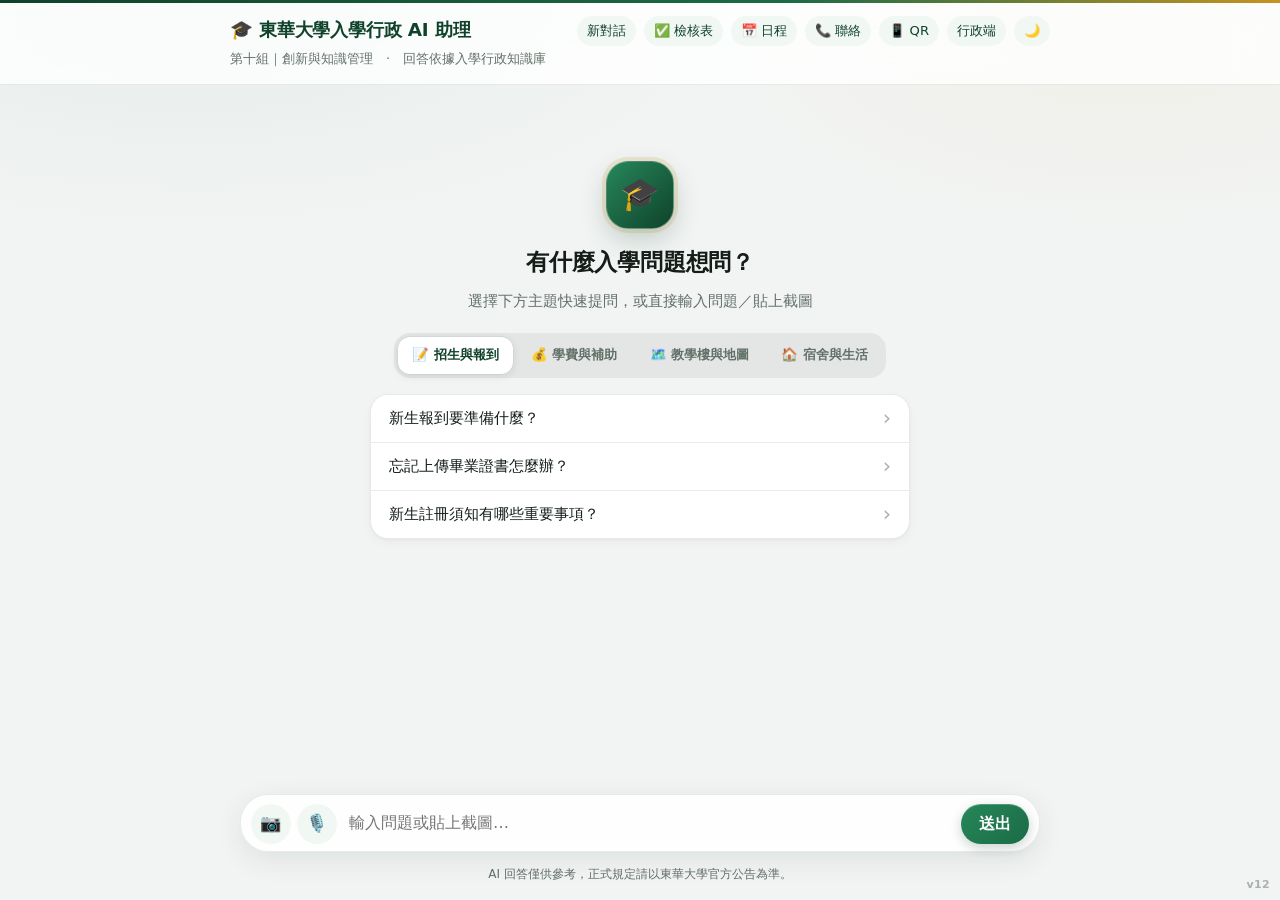
==== commit 131fa87c: "Bump asset version to v12 for new admin styles Co-Authored-By: Claude Opus 5.5 <noreply@anthropic.co" ====
--- a/docs/index.html
+++ b/docs/index.html
@@ -12,7 +12,7 @@
 <link rel="manifest" href="manifest.json">
 <link rel="preconnect" href="https://krbrxahyebnvjnxievjb.supabase.co" crossorigin>
 <link rel="icon" href="data:image/svg+xml,<svg xmlns='http://www.w3.org/2000/svg' viewBox='0 0 100 100'><text y='.9em' font-size='90'>🎓</text></svg>">
-<link rel="stylesheet" href="style.css?v=11">
+<link rel="stylesheet" href="style.css?v=12">
 </head>
 <body>
 <div class="app">
@@ -52,8 +52,8 @@
   <footer>AI 回答僅供參考，正式規定請以東華大學官方公告為準。</footer>
 </div>
 
-<script src="config.js?v=11"></script>
-<script src="common.js?v=11"></script>
+<script src="config.js?v=12"></script>
+<script src="common.js?v=12"></script>
 <script>
 const URL_ = window.APP_CONFIG.FUNCTION_URL;
 const { esc, md, cleanPreview, readImage, startSearchAnim, renderImages, bindImageCards, bindVoice, suggestFollowups, initTheme, openQrModal, showError, idleAbort, warmup, shareAnswer, openContactsModal, openScheduleModal, speakAnswer, openChecklistModal, srcPill, readSse } = window.APP_UI;
--- a/docs/style.css
+++ b/docs/style.css
@@ -1405,3 +1405,13 @@
   white-space: nowrap;
 }
 .chk-ask:hover { background: var(--green); color: #fff; border-color: var(--green); }
+
+/* 資料過期：整列標黃 */
+tr.stale-row td { background: #f9eeda; }
+html[data-theme="dark"] tr.stale-row td { background: rgba(249, 238, 218, .12); }
+/* 問題分類長條圖 */
+.cat-chart { display: grid; gap: 6px; margin-top: 6px; }
+.cat-row { display: grid; grid-template-columns: 5.5em 1fr 7em; align-items: center; gap: 8px; font-size: .85rem; }
+.cat-track { height: 14px; background: var(--green-soft); border-radius: 999px; overflow: hidden; }
+.cat-track > span { display: block; height: 100%; background: linear-gradient(90deg, var(--green-light), var(--gold)); border-radius: 999px; }
+.cat-num { color: var(--muted); text-align: right; }
